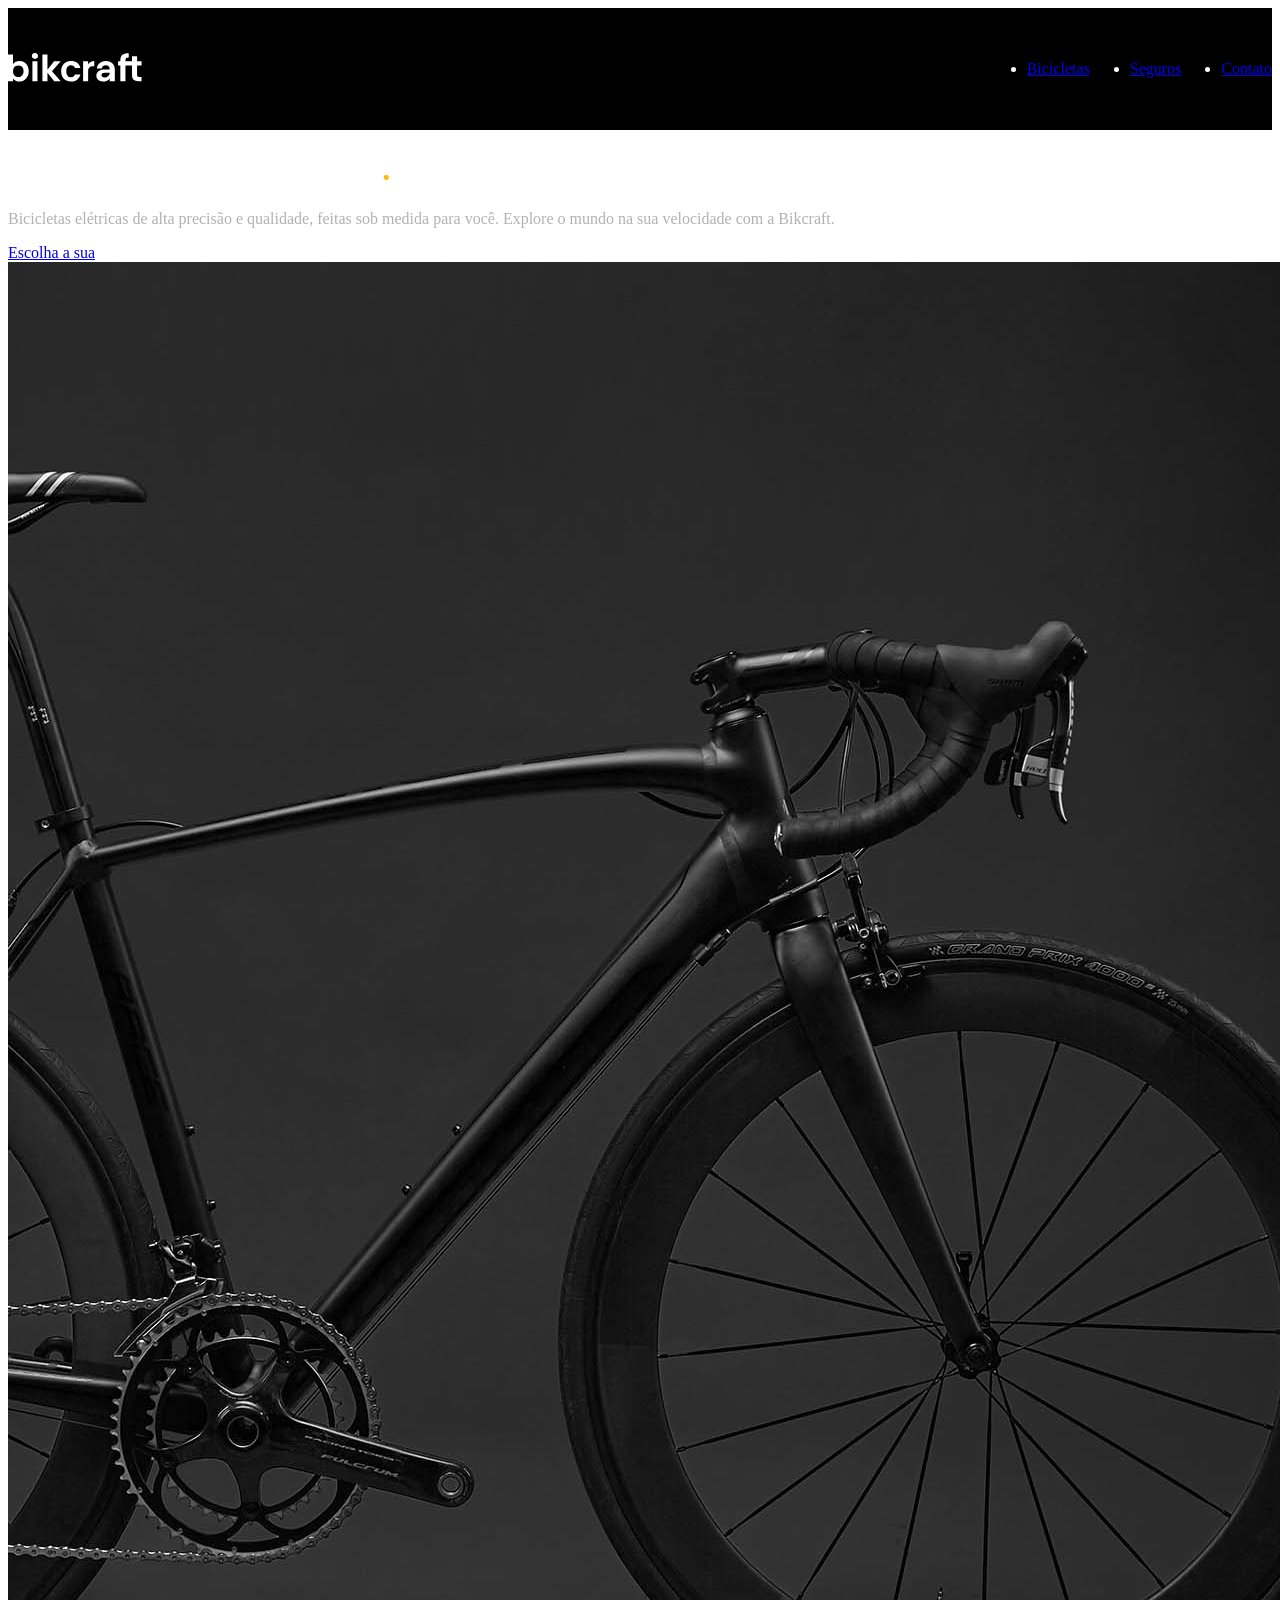
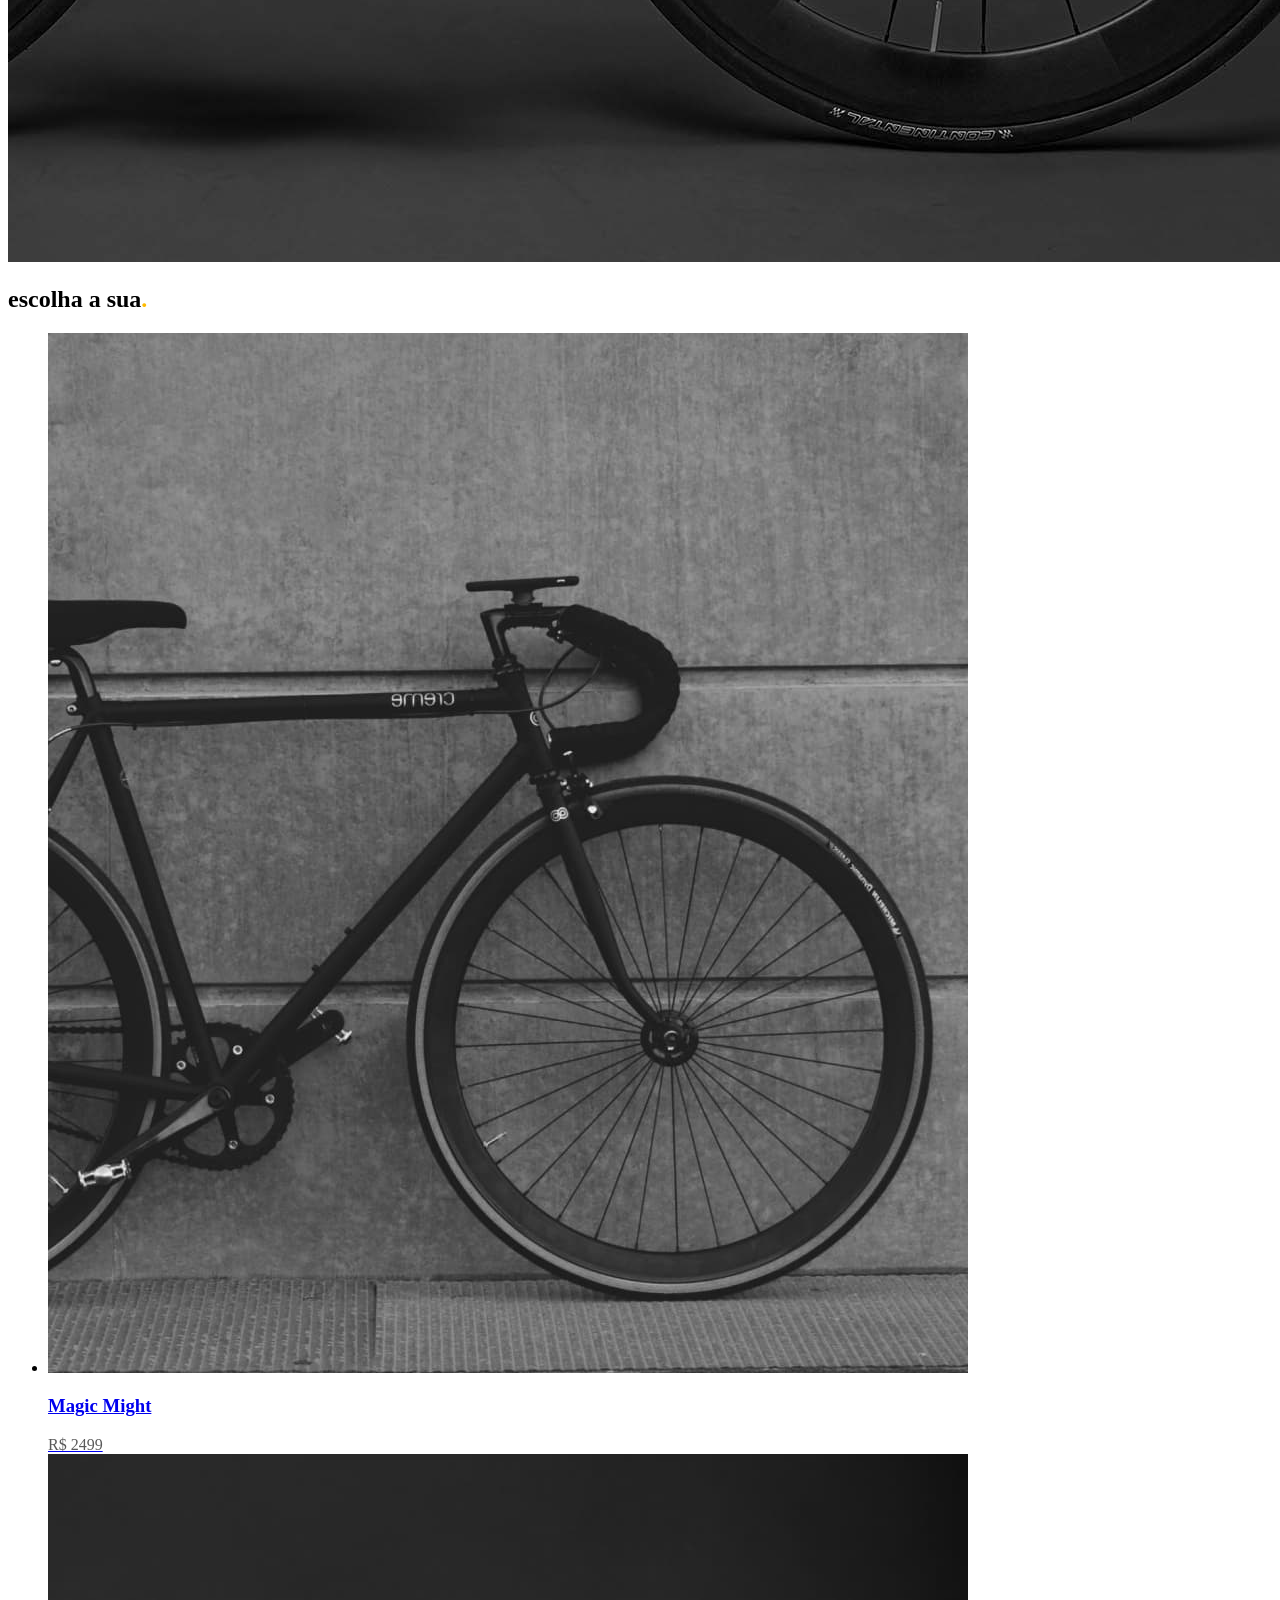
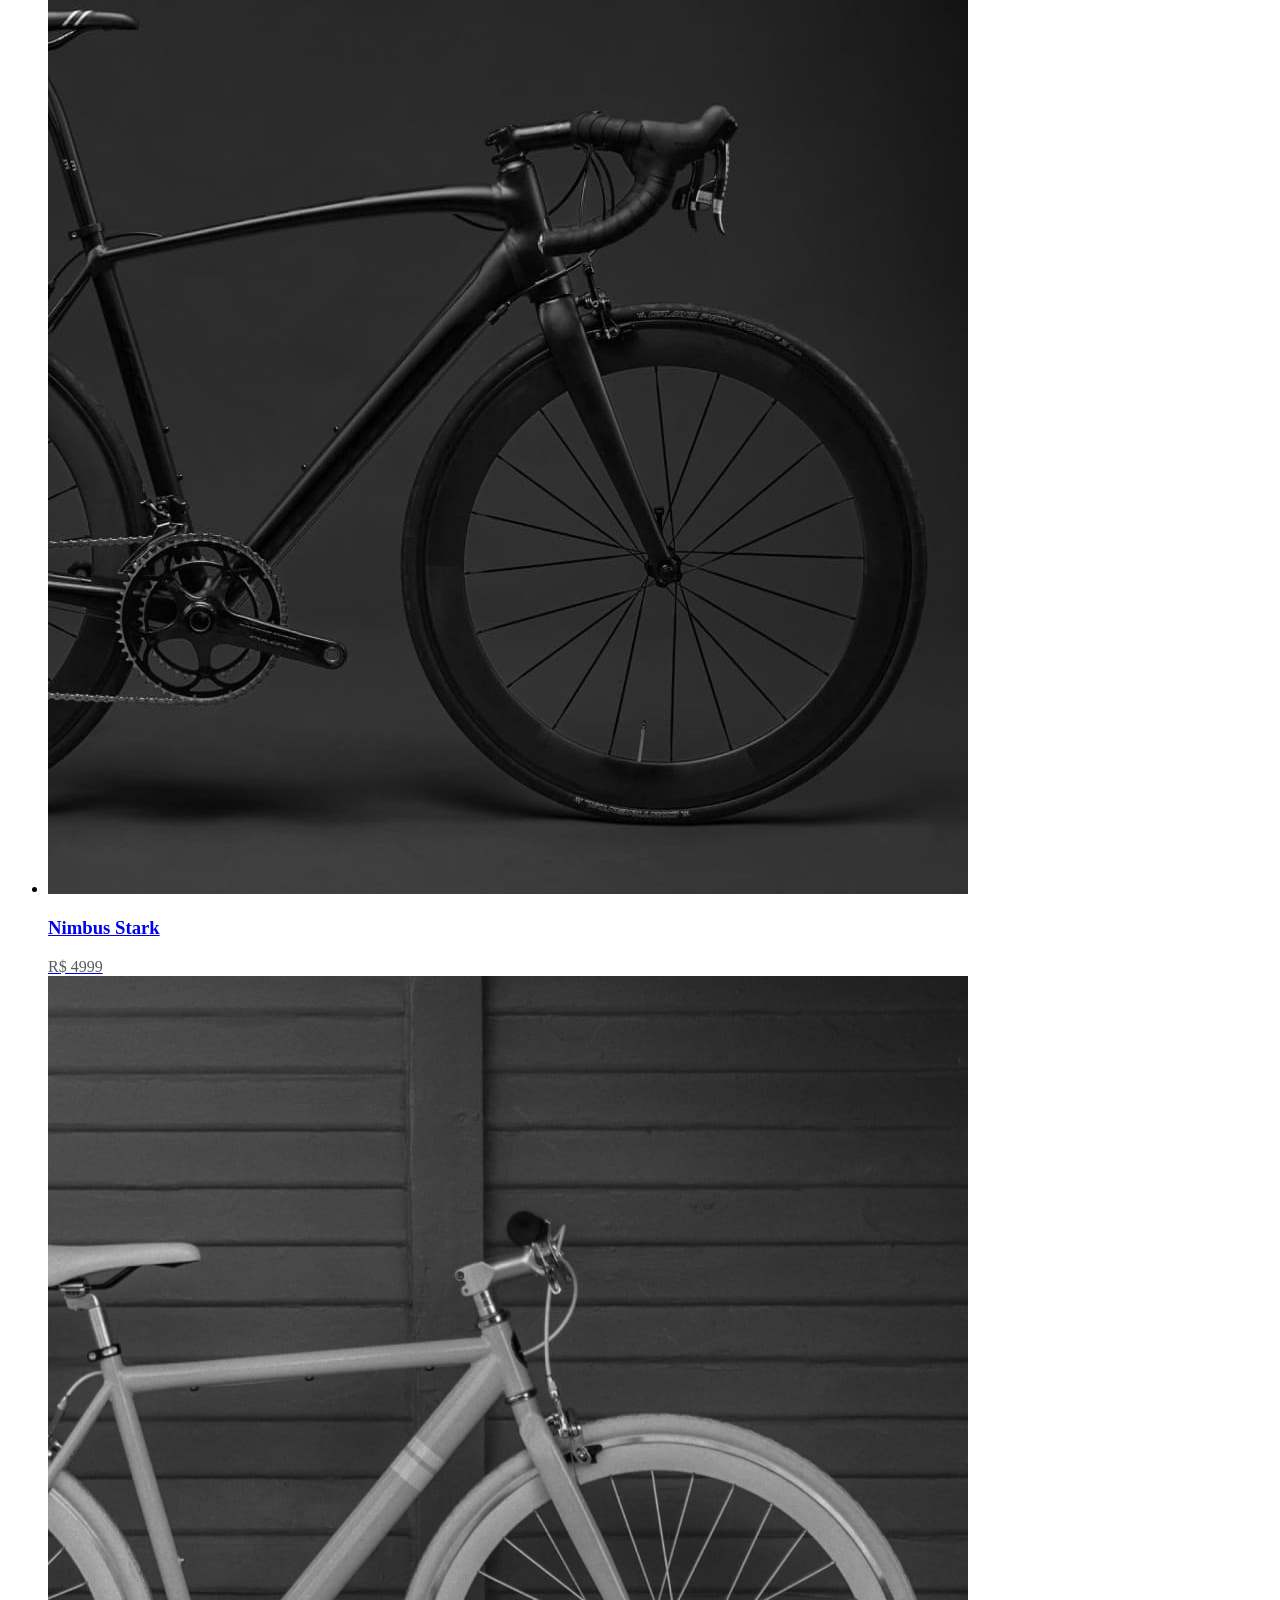
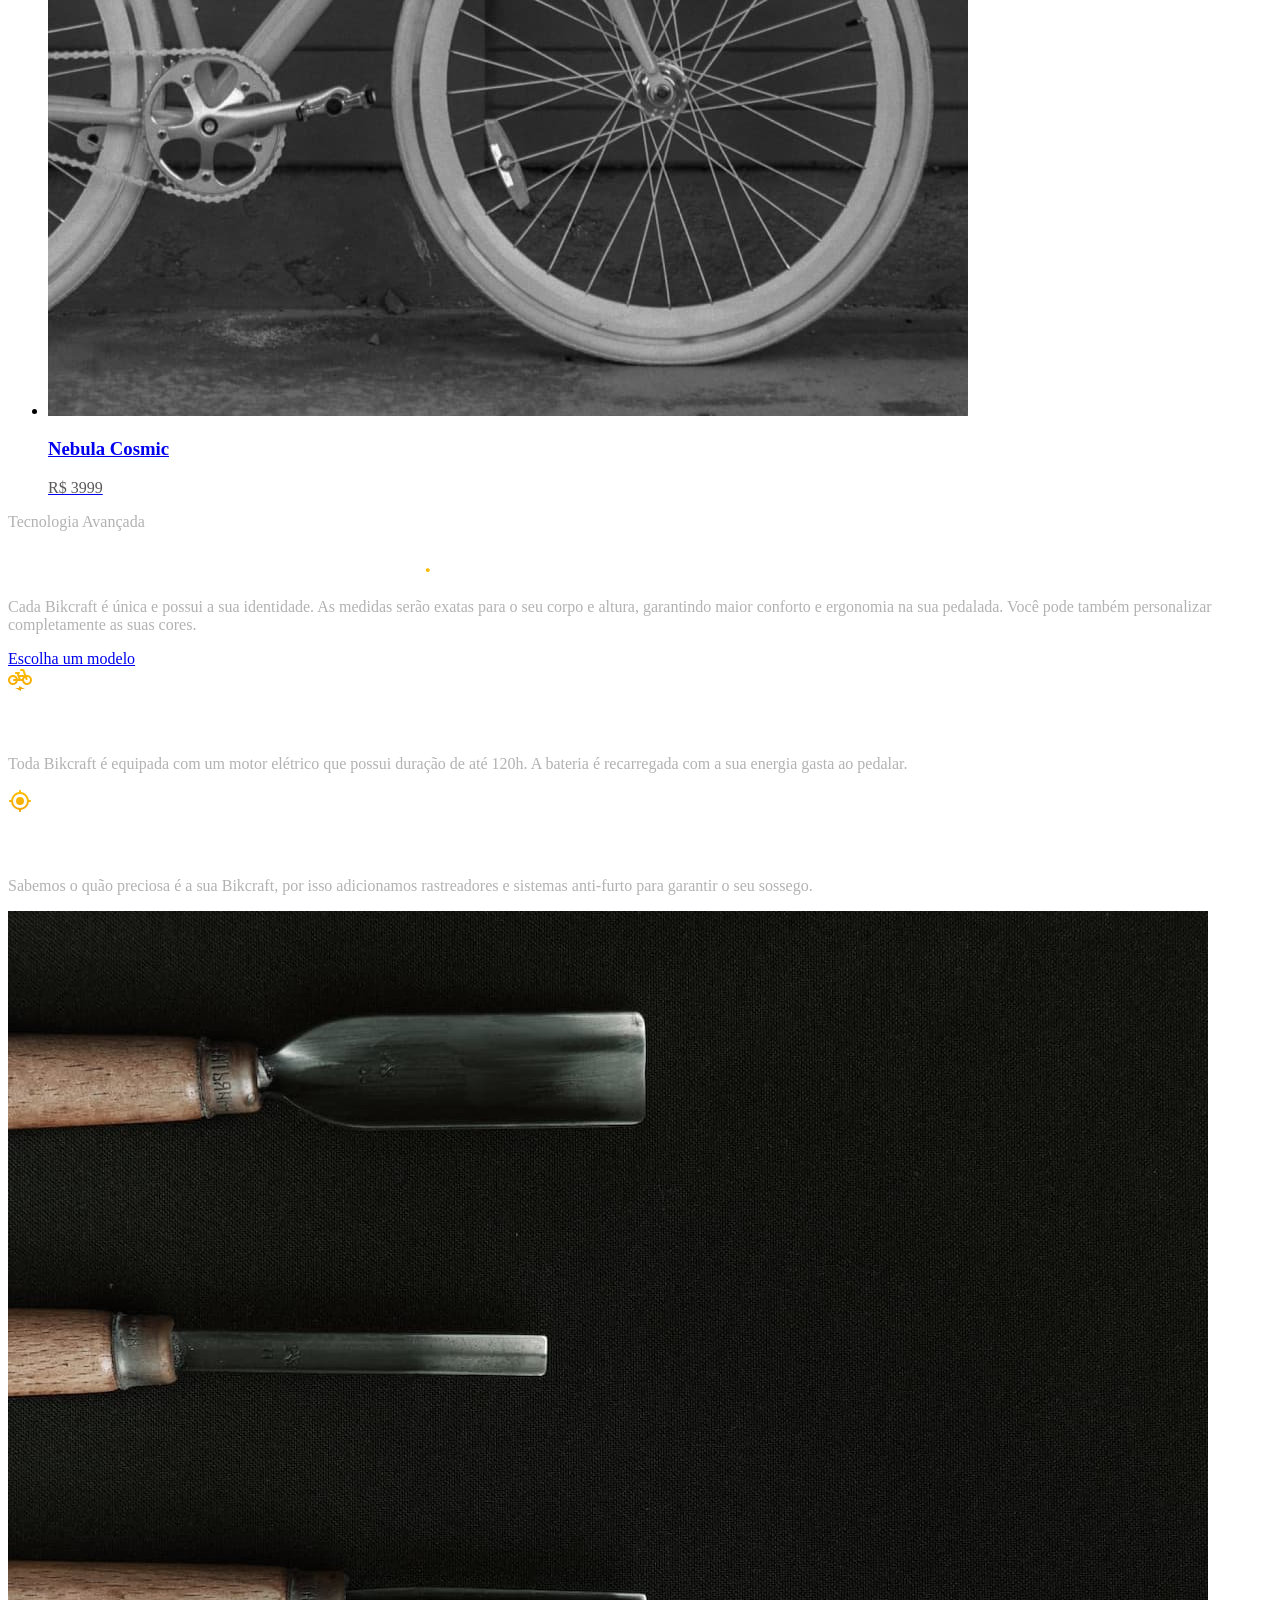
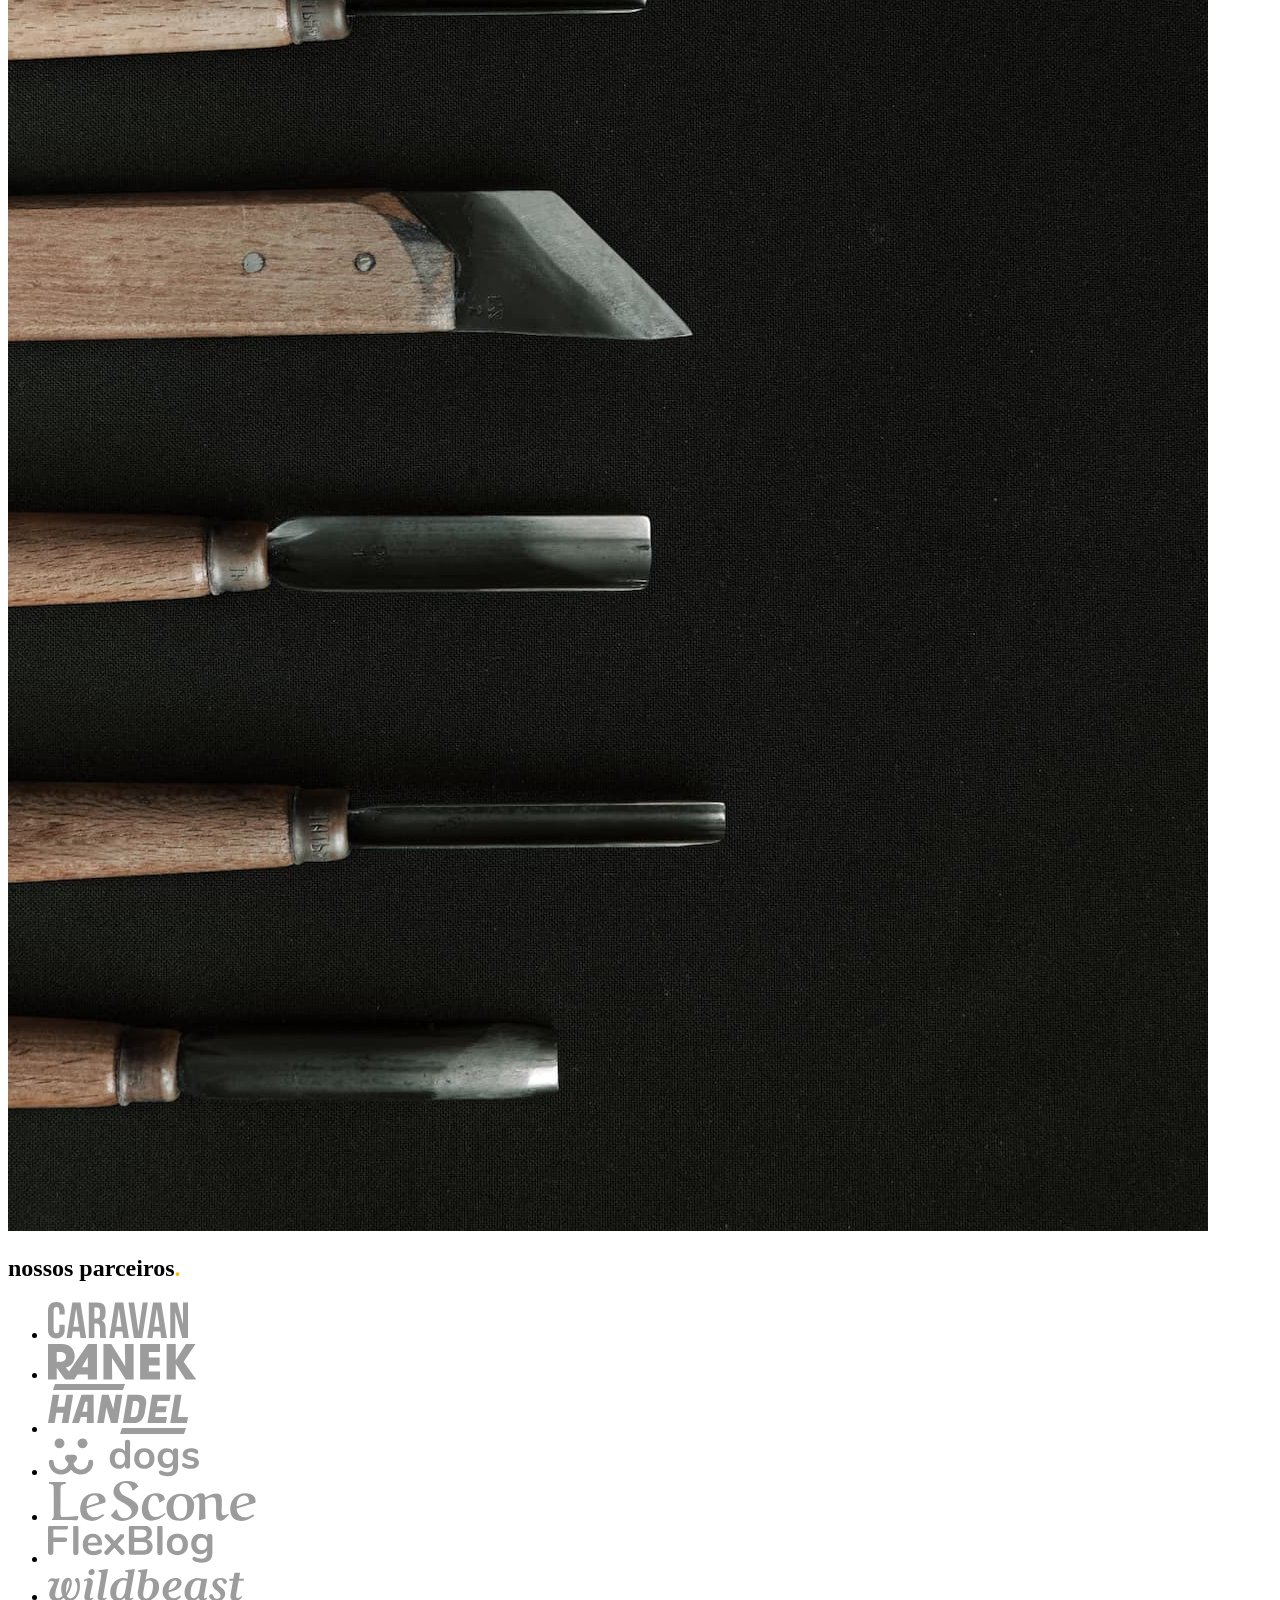
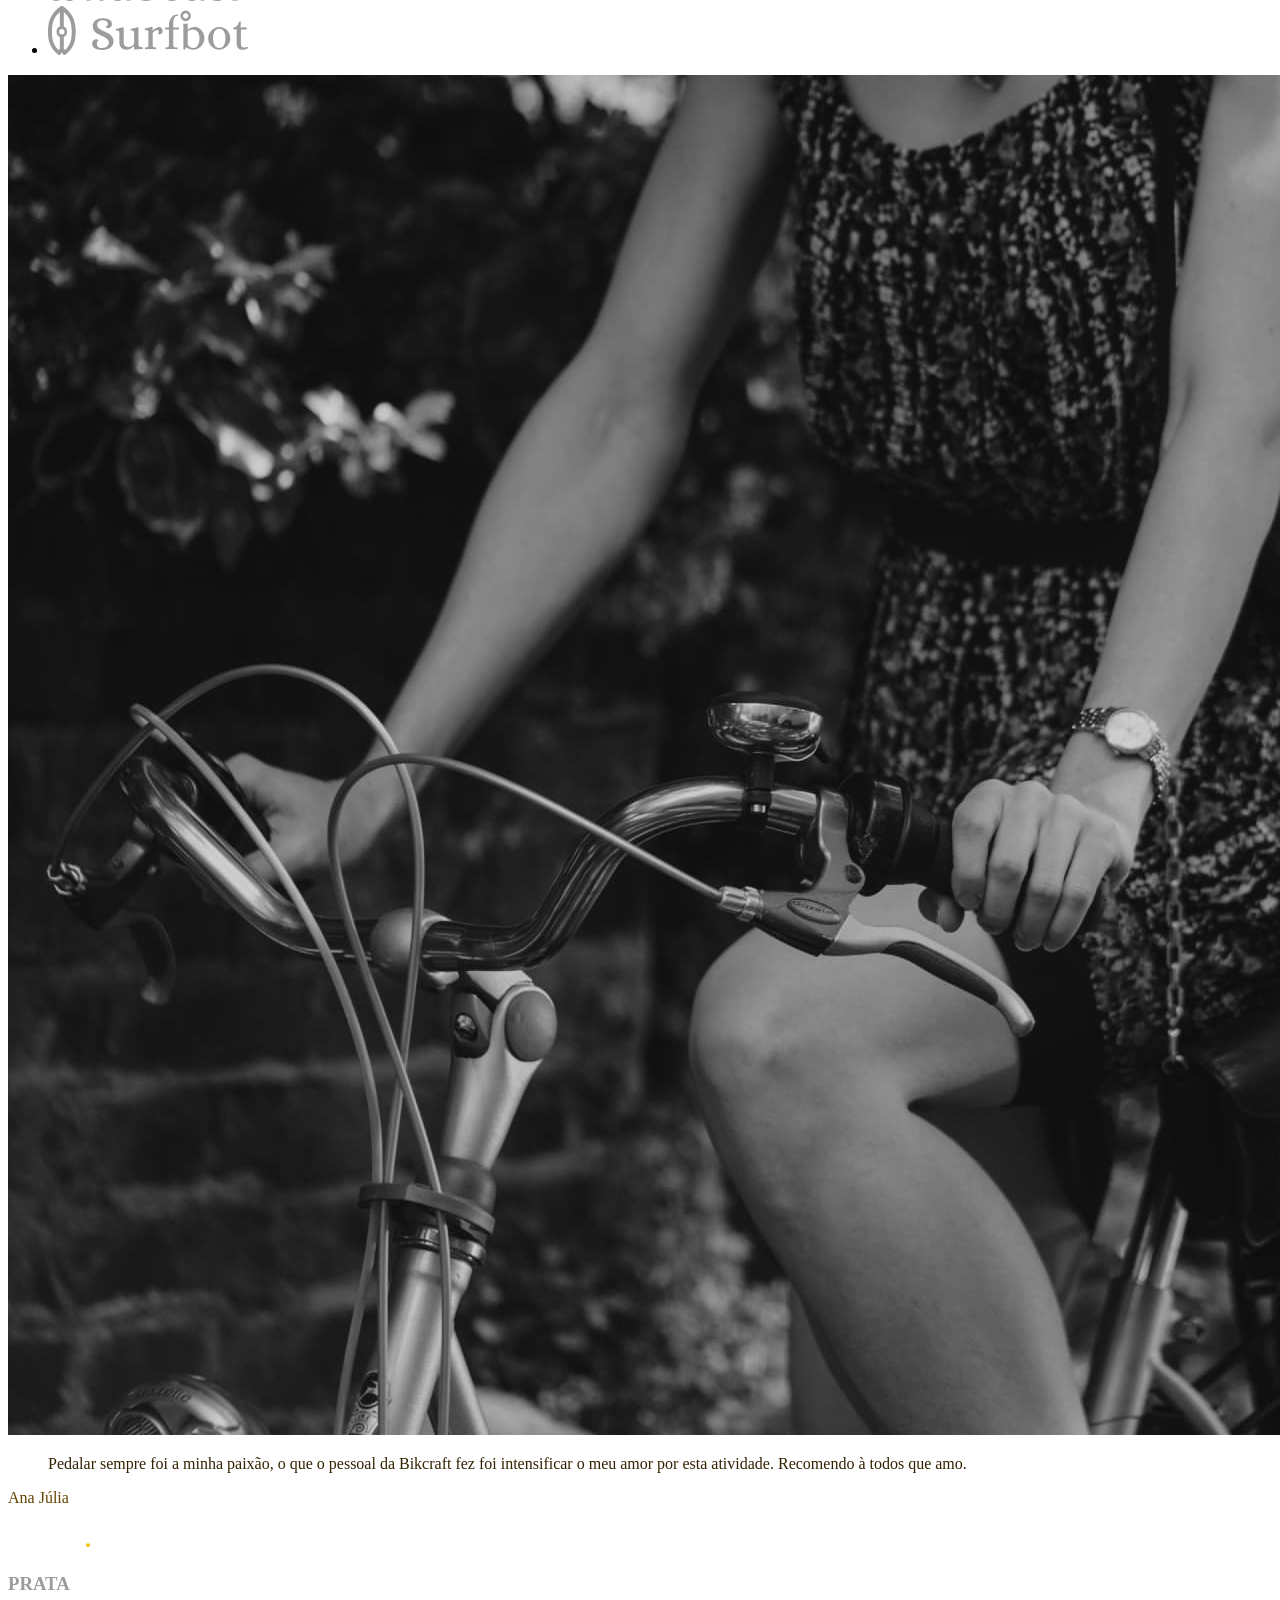
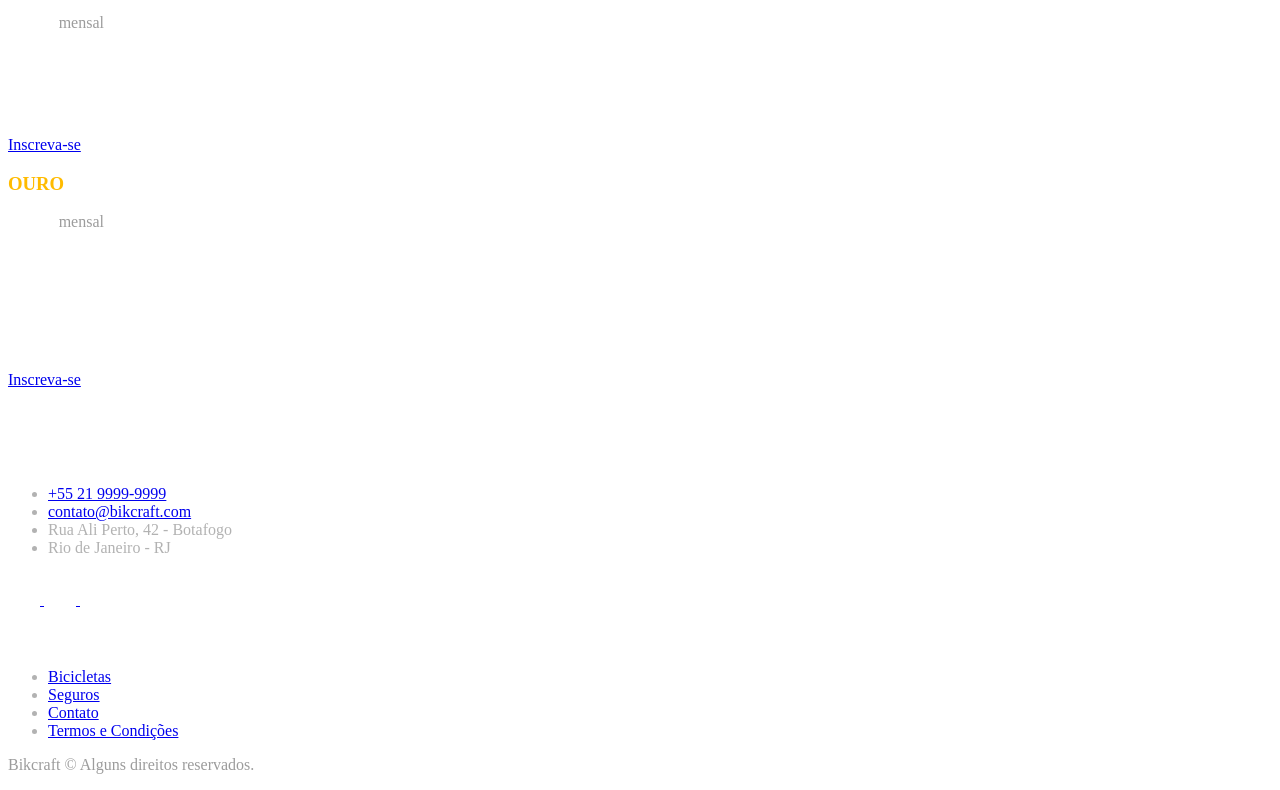
==== index.html @ cccc76bc "projeto finalizado e subindo para o github" ====
<!DOCTYPE html>
<html lang="pt-br">

<head>
  <meta charset="UTF-8">
  <meta name="viewport" content="width=device-width, initial-scale=1.0">

  <title>Bikcraft - Bicicletas Elétricas</title>
  <meta name="description" content="Bicicletas elétricas de alta precisão e qualidade, feitas sob medida para o cliente. Explore o mundo na sua velocidade com a Bikcraft.">

  <link rel="preload" href="./css/style.css" as="style">
  <link rel="stylesheet" href="./css/style.css">
</head>

<body>
  <header class="header-bg">
    <div class="header container">
      <a href="./">
        <img src="./img/bikcraft.svg" width="136" height="32" alt="Bikcraft">
      </a>

      <nav aria-label="primaria">
        <ul class="header-menu font-1-m cor-0">
          <li><a href="./bicicletas.html">Bicicletas</a></li>
          <li><a href="./seguros.html">Seguros</a></li>
          <li><a href="./contato.html">Contato</a></li>
        </ul>
      </nav>
    </div>
  </header>

  <main class="introducao-bg">
    <div class="introducao container">
      <div class="introducao-conteudo">
        <h1 class="font-1-xxl cor-0">Bicicletas feitas sob medida<span class="cor-p1">.</span></h1>
        <p class="font-2-l cor-5">Bicicletas elétricas de alta precisão e qualidade, feitas sob medida para você. Explore o mundo na sua velocidade com a Bikcraft.</p>
        <a class="botao" href="./bicicletas.html">Escolha a sua</a>
      </div>
      <picture>
        <source media="(max-width: 800px)" srcset="./img/bicicletas/nimbus.jpg">
        <img src="./img/fotos/introducao.jpg" width="1280" height="1600" alt="Bicicleta elétrica preta.">
      </picture>
    </div>
  </main>

  <article class="bicicletas-lista">
    <h2 class="container font-1-xxl">escolha a sua<span class="cor-p1">.</span></h2>

    <ul>
      <li>
        <a href="./bicicletas/magic.html">
          <img src="./img/bicicletas/magic-home.jpg" alt="Bicicleta preta" width="920" height="1040">
          <h3 class="font-1-xl">Magic Might</h3>
          <span class="font-2-m cor-8">R$ 2499</span>
        </a>
      </li>
      <li>
        <a href="./bicicletas/nimbus.html">
          <img src="./img/bicicletas/nimbus-home.jpg" alt="Bicicleta preta" width="920" height="1040">
          <h3 class="font-1-xl">Nimbus Stark</h3>
          <span class="font-2-m cor-8">R$ 4999</span>
        </a>
      </li>
      <li>
        <a href="./bicicletas/nebula.html">
          <img src="./img/bicicletas/nebula-home.jpg" alt="Bicicleta preta" width="920" height="1040">
          <h3 class="font-1-xl">Nebula Cosmic</h3>
          <span class="font-2-m cor-8">R$ 3999</span>
        </a>
      </li>
    </ul>
  </article>

  <article class="tecnologia-bg">
    <div class="tecnologia container">
      <div class="tecnologia-conteudo">
        <span class="font-2-l-b cor-5">Tecnologia Avançada</span>
        <h2 class="font-1-xxl cor-0">você escolhe as suas cores e componentes<span class="cor-p1">.</span></h2>
        <p class="font-2-l cor-5">Cada Bikcraft é única e possui a sua identidade. As medidas serão exatas para o seu corpo e altura, garantindo maior conforto e ergonomia na sua pedalada. Você pode também personalizar completamente as suas cores.</p>
        <a class="link" href="./bicicletas.html">Escolha um modelo</a>
        <div class="tecnologia-vantagens">
          <div>
            <img src="./img/icones/eletrica.svg" width="24" height="24" alt="">
            <h3 class="font-1-m cor-0">Motor Elétrico</h3>
            <p class="font-2-s cor-5">Toda Bikcraft é equipada com um motor elétrico que possui duração de até 120h. A bateria é recarregada com a sua energia gasta ao pedalar.</p>
          </div>
          <div>
            <img src="./img/icones/rastreador.svg" width="24" height="24" alt="">
            <h3 class="font-1-m cor-0">Rastreador</h3>
            <p class="font-2-s cor-5">Sabemos o quão preciosa é a sua Bikcraft, por isso adicionamos rastreadores e sistemas anti-furto para garantir o seu sossego.</p>
          </div>
        </div>
      </div>
      <div class="tecnologia-imagem">
        <img src="./img/fotos/tecnologia.jpg" width="1200" height="1920" alt="">
      </div>
    </div>
  </article>

  <section class="parceiros" aria-label="Nossos Parceiros">
    <h2 class="container font-1-xxl">nossos parceiros<span class="cor-p1">.</span></h2>

    <ul>
      <li><img src="./img/parceiros/caravan.svg" alt="Caravan" width="140" height="38"></li>
      <li><img src="./img/parceiros/ranek.svg" alt="Ranek" width="149" height="36"></li>
      <li><img src="./img/parceiros/handel.svg" alt="Handel" width="140" height="50"></li>
      <li><img src="./img/parceiros/dogs.svg" alt="Dogs" width="152" height="39"></li>
      <li><img src="./img/parceiros/lescone.svg" alt="LeScone" width="208" height="41"></li>
      <li><img src="./img/parceiros/flexblog.svg" alt="FlexBlog" width="165" height="38"></li>
      <li><img src="./img/parceiros/wildbeast.svg" alt="Wildbeast" width="196" height="34"></li>
      <li><img src="./img/parceiros/surfbot.svg" alt="Surfbot" width="200" height="49"></li>
    </ul>
  </section>

  <section class="depoimento" aria-label="Depoimento">
    <div>
      <img src="./img/fotos/depoimento.jpg" width="1560" height="1360" alt="Pessoa pedalando uma bicicleta Bikcraft">
    </div>
    <div class="depoimento-conteudo">
      <blockquote class="font-1-xl cor-p5">
        <p>Pedalar sempre foi a minha paixão, o que o pessoal da Bikcraft fez foi intensificar o meu amor por esta atividade. Recomendo à todos que amo.</p>
      </blockquote>
      <span class="font-1-m-b cor-p4">Ana Júlia</span>
    </div>
  </section>

  <article class="seguros-bg">
    <div class="seguros container">
      <h2 class="font-1-xxl cor-0">seguros<span class="cor-p1">.</span></h2>
      <div class="seguros-item">
        <h3 class="font-1-xl cor-6">PRATA</h3>
        <span class="font-1-xl cor-0">R$ 199 <span class="font-1-xs cor-6">mensal</span></span>
        <ul class="font-2-m cor-0">
          <li>Duas trocas por ano</li>
          <li>Assistência técnica</li>
          <li>Suporte 08h às 18h</li>
          <li>Cobertura estadual</li>
        </ul>
        <a class="botao secundario" href="./orcamento.html">Inscreva-se</a>
      </div>

      <div class="seguros-item">
        <h3 class="font-1-xl cor-p1">OURO</h3>
        <span class="font-1-xl cor-0">R$ 299 <span class="font-1-xs cor-6">mensal</span></span>
        <ul class="font-2-m cor-0">
          <li>Cinco trocas por ano</li>
          <li>Assistência especial</li>
          <li>Suporte 24h</li>
          <li>Cobertura nacional</li>
          <li>Desconto em parceiros</li>
          <li>Acesso ao Clube Bikcraft</li>
        </ul>
        <a class="botao" href="./orcamento.html">Inscreva-se</a>
      </div>
    </div>
  </article>

  <footer class="footer-bg">
    <div class="footer container">
      <img src="./img/bikcraft.svg" width="136" height="32" alt="Bikcraft">
      <div class="footer-contato">
        <h3 class="font-2-l-b cor-0">Contato</h3>
        <ul class="font-2-m cor-5">
          <li><a href="tel:+552199999999">+55 21 9999-9999</a></li>
          <li><a href="mailto:contato@bikcraft.com">contato@bikcraft.com</a></li>
          <li>Rua Ali Perto, 42 - Botafogo</li>
          <li>Rio de Janeiro - RJ</li>
        </ul>
        <div class="footer-redes">
          <a href="./">
            <img src="./img/redes/instagram.svg" width="32" height="32" alt="Instagram">
          </a>
          <a href="./">
            <img src="./img/redes/facebook.svg" width="32" height="32" alt="Facebook">
          </a>
          <a href="./">
            <img src="./img/redes/youtube.svg" width="32" height="32" alt="Youtube">
          </a>
        </div>
      </div>
      <div class="footer-informacoes">
        <h3 class="font-2-l-b cor-0">Informações</h3>
        <nav>
          <ul class="font-1-m cor-5">
            <li><a href="./bicicletas.html">Bicicletas</a></li>
            <li><a href="./seguros.html">Seguros</a></li>
            <li><a href="./contato.html">Contato</a></li>
            <li><a href="./termos.html">Termos e Condições</a></li>
          </ul>
        </nav>
      </div>
      <p class="footer-copy font-2-m cor-6">Bikcraft © Alguns direitos reservados.</p>
    </div>
  </footer>
</body>

</html>
---- css/style.css ----
@import "./global/global.css";
@import "./utilidades/tipografia.css";
@import "./utilidades/cores.css";

@import "./global/header.css";
@import "./global/footer.css";

/* Utilidades */
@import "./utilidades/componentes.css";
@import "./utilidades/formulario.css";

/* Home */
@import "./home/introducao.css";
@import "./home/tecnologia.css";
@import "./home/parceiros.css";
@import "./home/depoimento.css";

/* Bicicletas */
@import "./bicicletas/bicicletas-lista.css";
@import "./bicicletas/bicicletas.css";

/* Bicicleta */
@import "./bicicleta/bicicleta.css";
@import "./bicicleta/seguro.css";

/* Seguros */
@import "./seguros/seguros.css";
@import "./seguros/vantagens.css";
@import "./seguros/perguntas.css";

/* Contato */
@import "./contato/contato.css";
@import "./contato/lojas.css";

/* Contato */
@import "./orcamento/orcamento.css";

/* Termos */
@import "./termos/termos.css";
---- css/style.css ----
@import "./global/global.css";
@import "./utilidades/tipografia.css";
@import "./utilidades/cores.css";

@import "./global/header.css";
@import "./global/footer.css";

/* Utilidades */
@import "./utilidades/componentes.css";
@import "./utilidades/formulario.css";

/* Home */
@import "./home/introducao.css";
@import "./home/tecnologia.css";
@import "./home/parceiros.css";
@import "./home/depoimento.css";

/* Bicicletas */
@import "./bicicletas/bicicletas-lista.css";
@import "./bicicletas/bicicletas.css";

/* Bicicleta */
@import "./bicicleta/bicicleta.css";
@import "./bicicleta/seguro.css";

/* Seguros */
@import "./seguros/seguros.css";
@import "./seguros/vantagens.css";
@import "./seguros/perguntas.css";

/* Contato */
@import "./contato/contato.css";
@import "./contato/lojas.css";

/* Contato */
@import "./orcamento/orcamento.css";

/* Termos */
@import "./termos/termos.css";
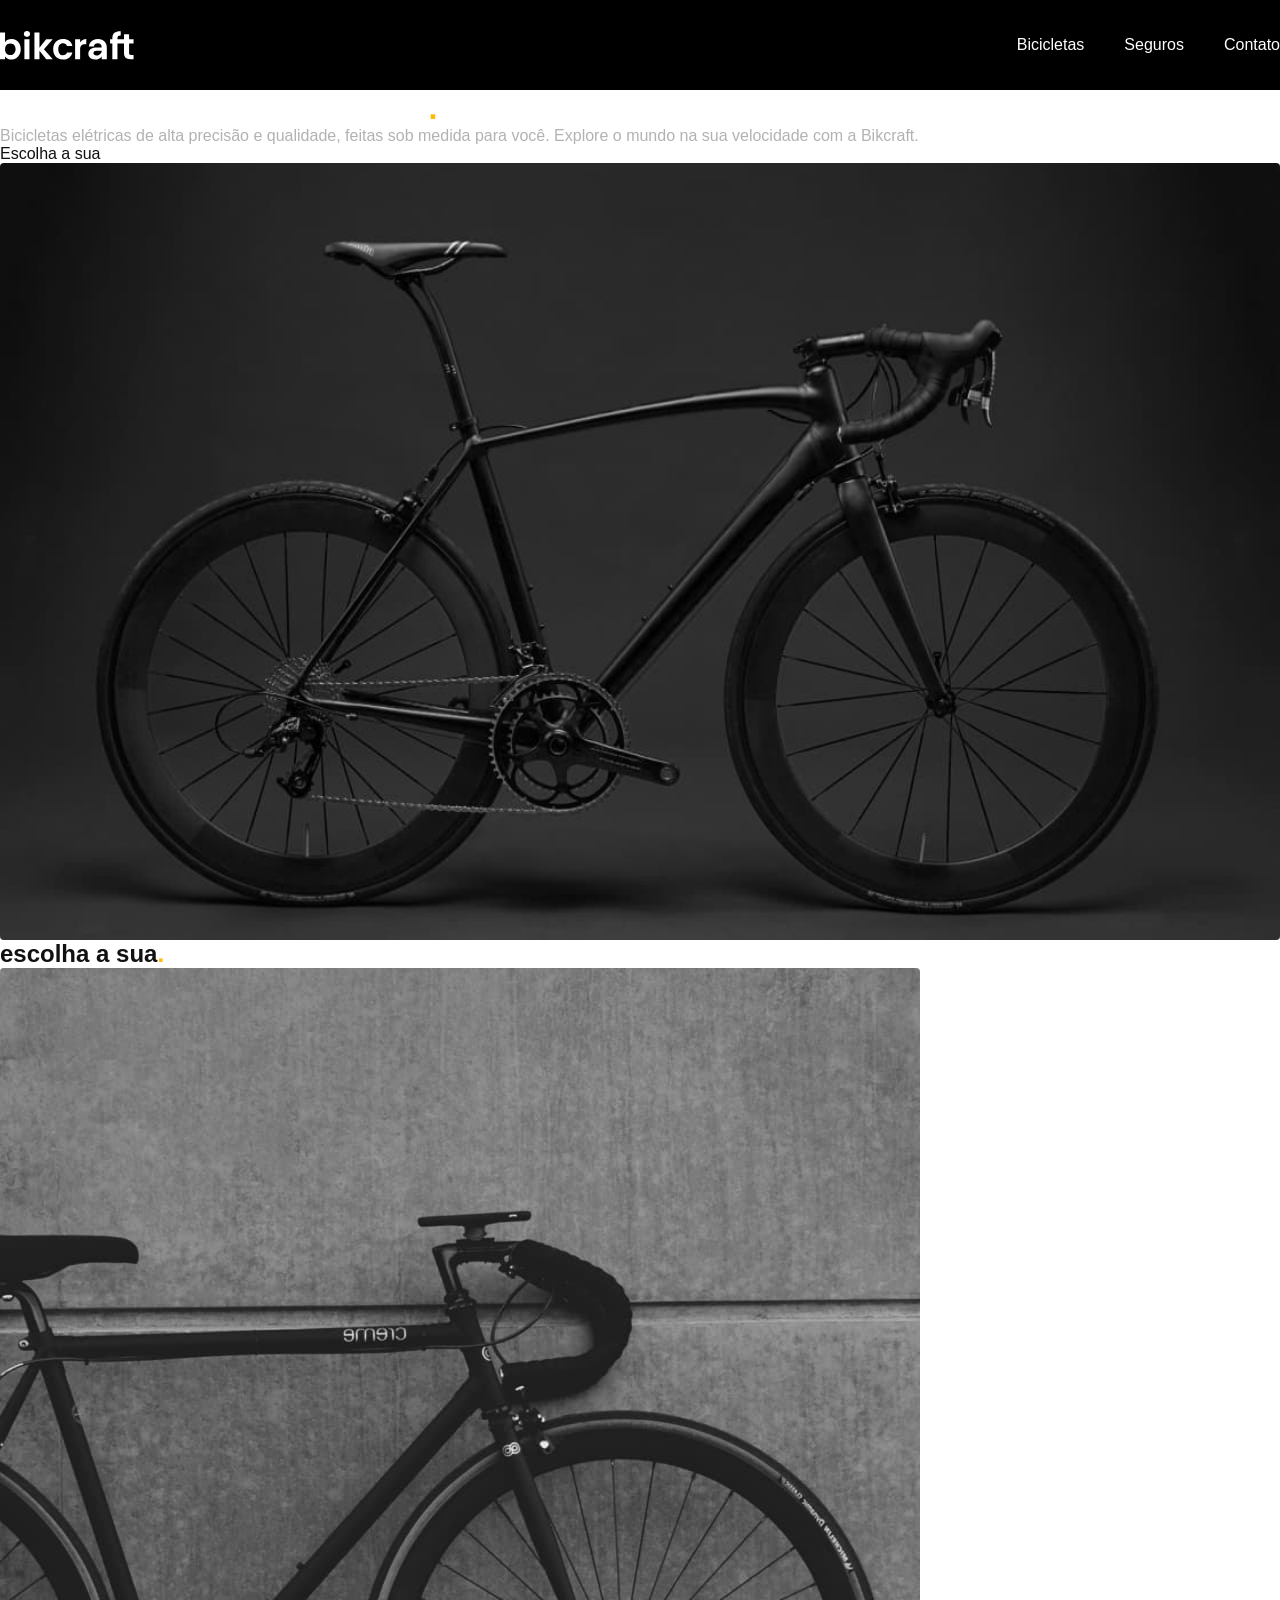
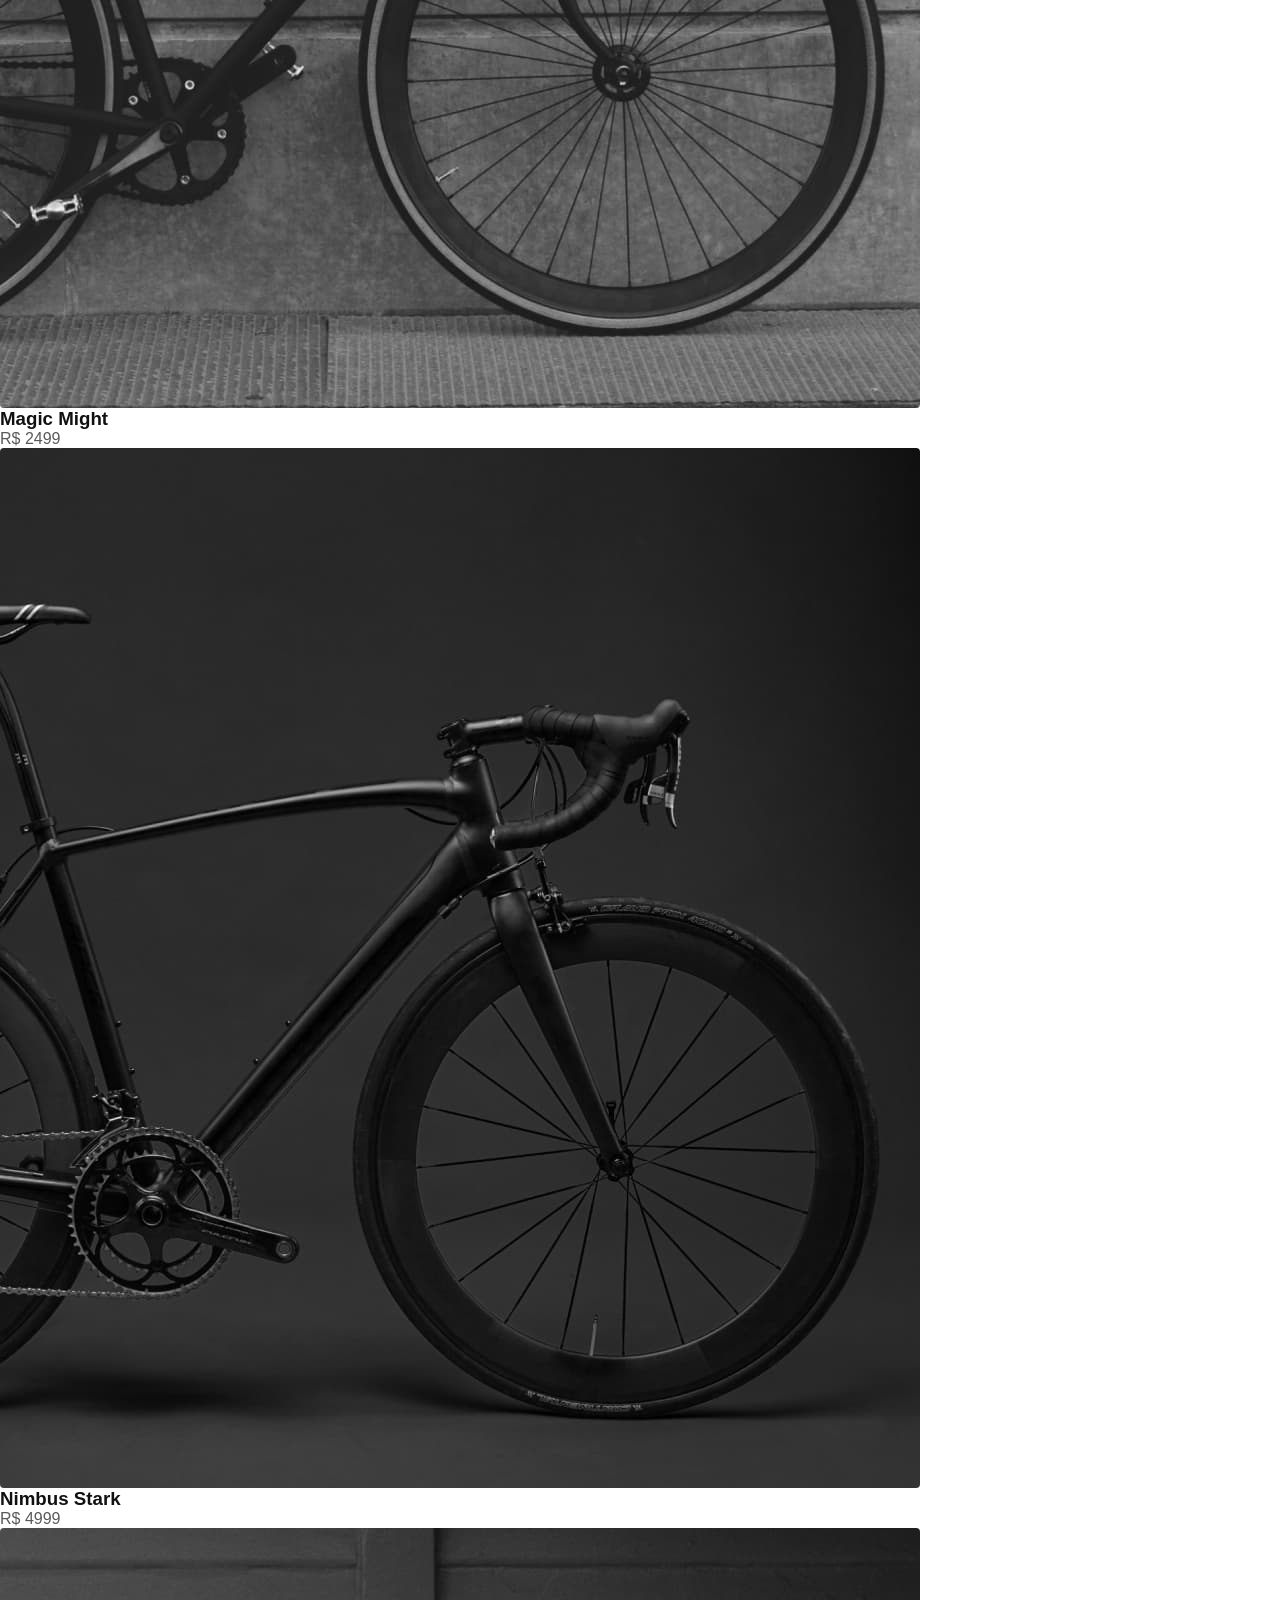
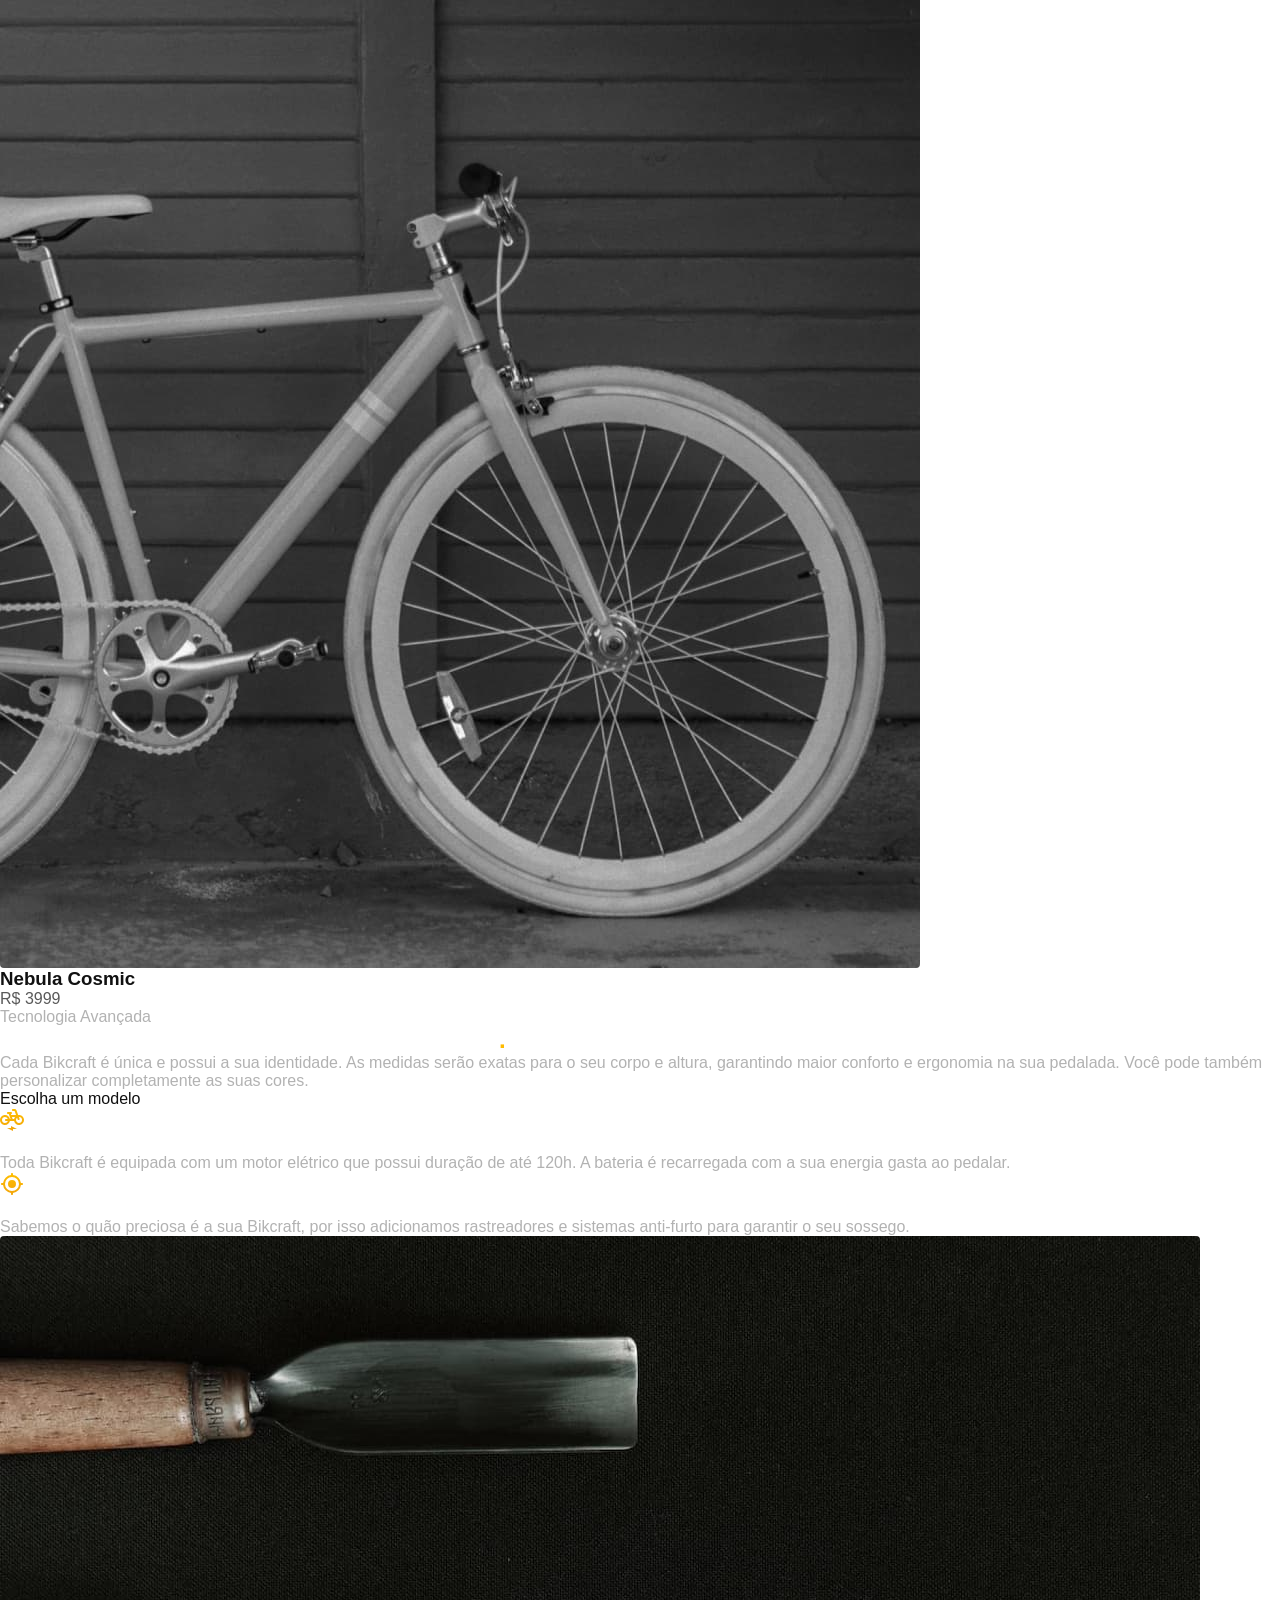
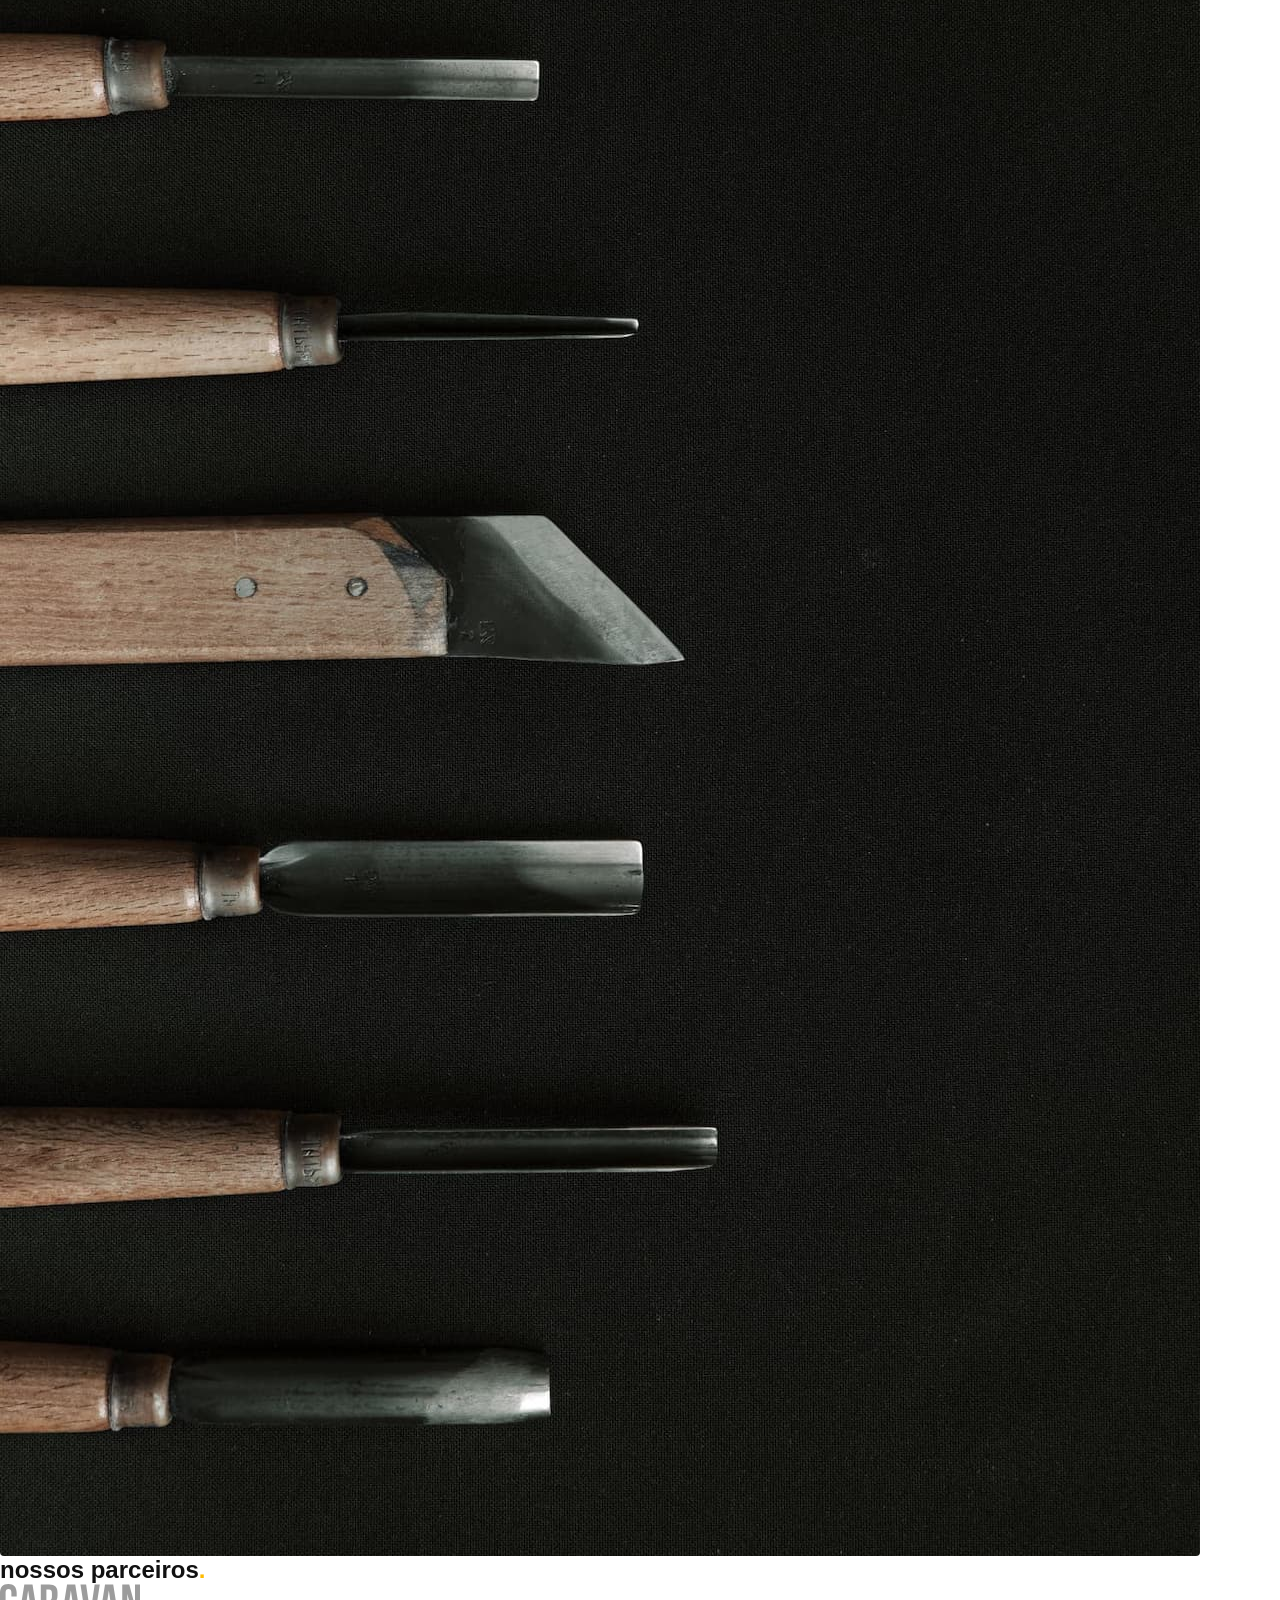
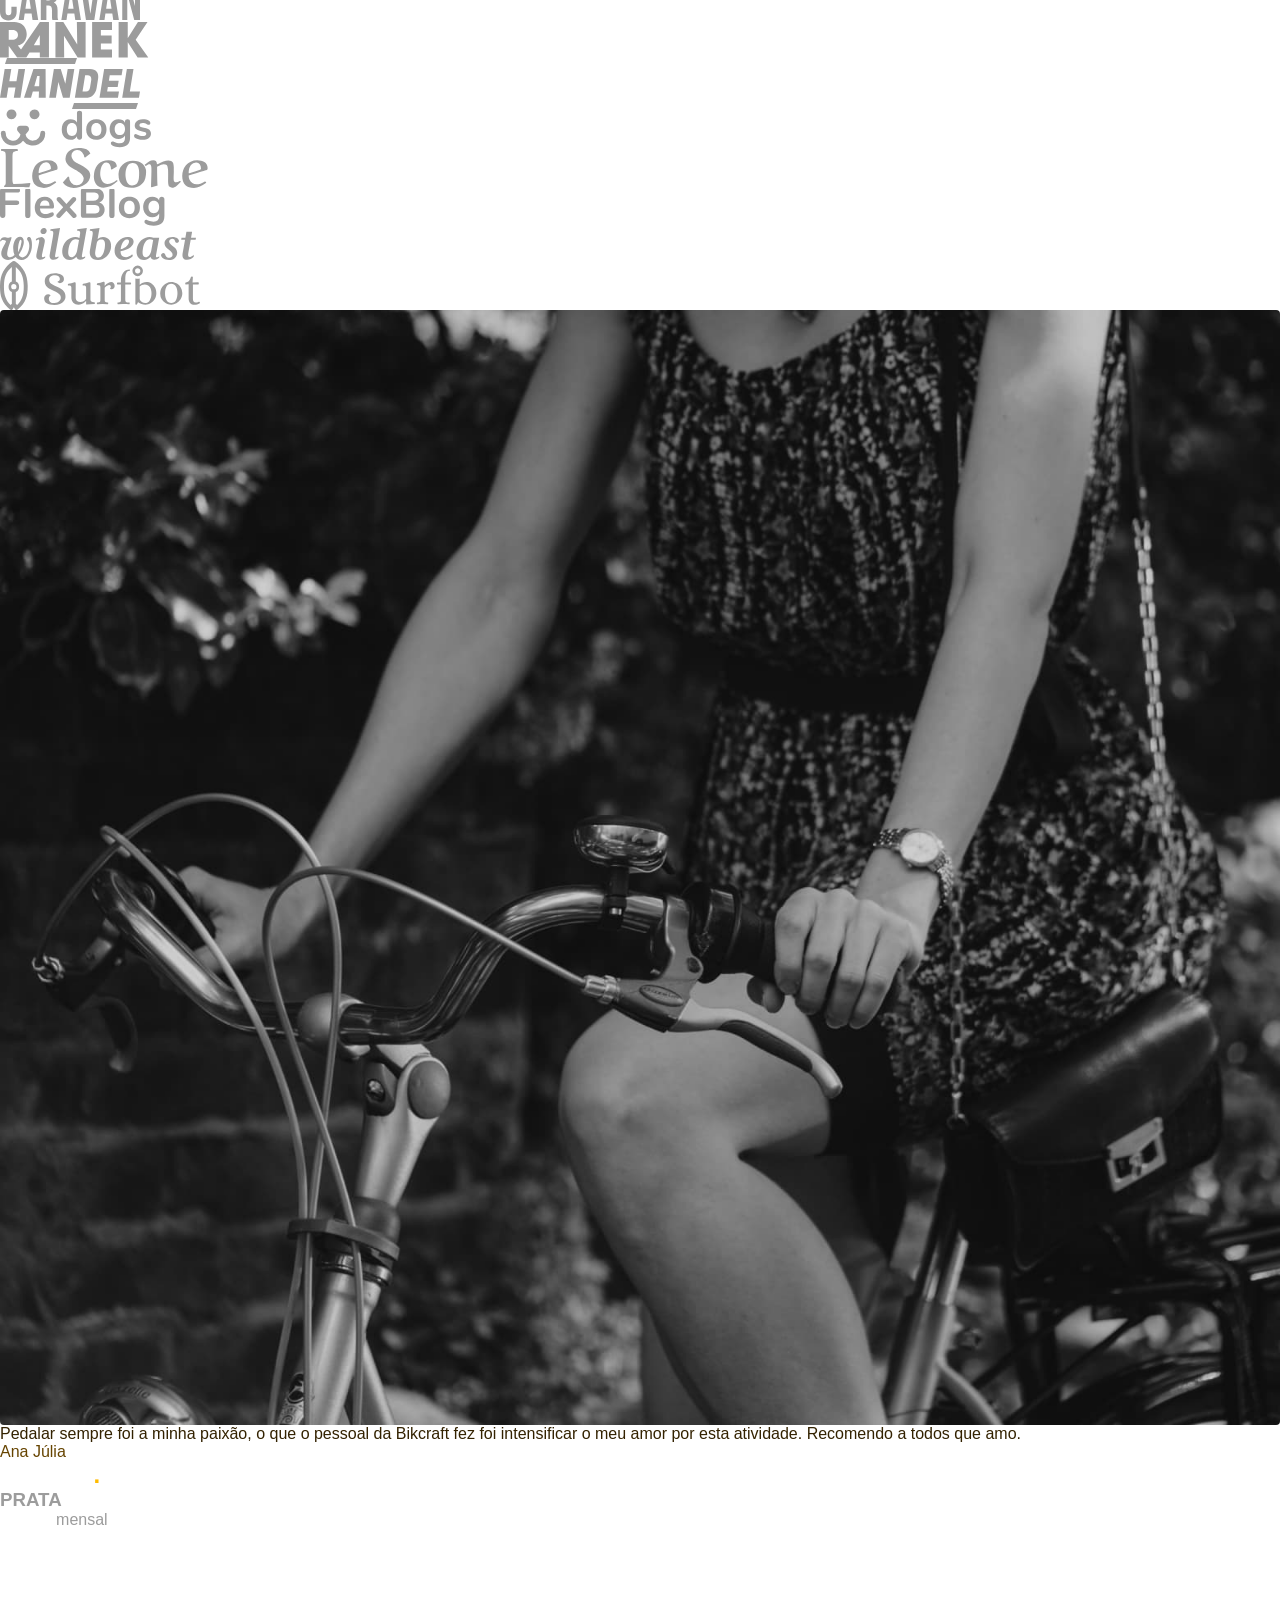
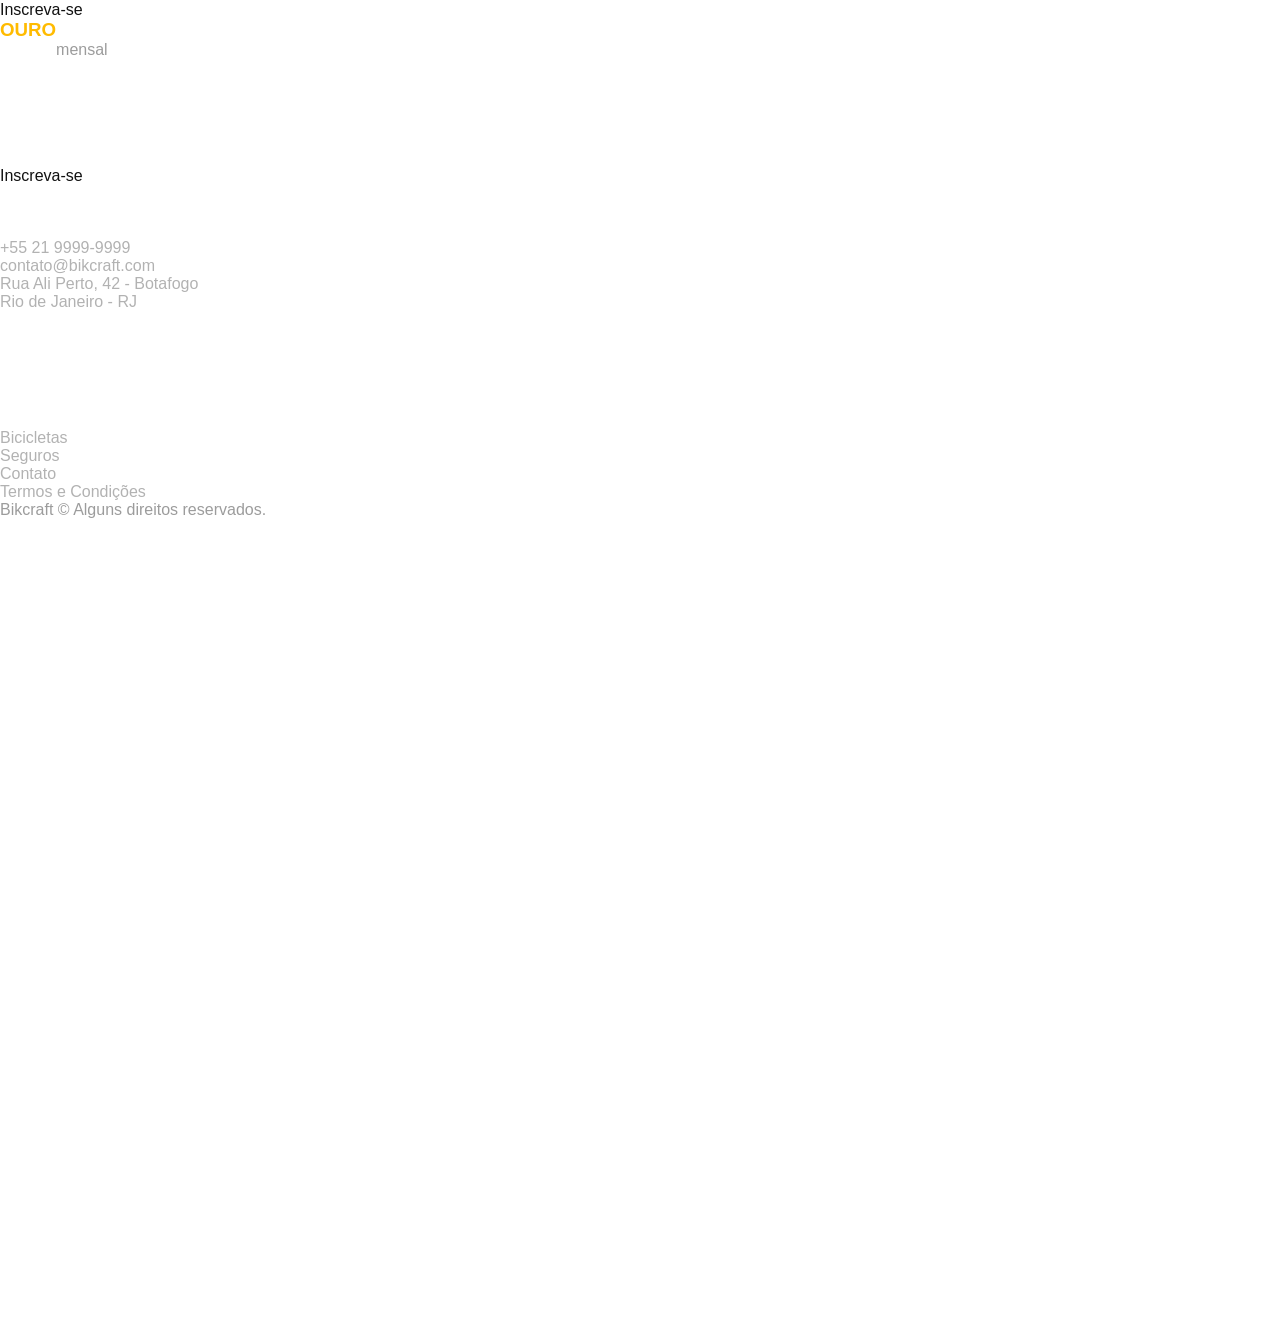
==== commit 9a9b42c7: "Merge pull request #1 from lpwesley/fix/correcoes-criticas Corrige problemas críticos do site" ====
--- a/index.html
+++ b/index.html
@@ -8,6 +8,9 @@
   <title>Bikcraft - Bicicletas Elétricas</title>
   <meta name="description" content="Bicicletas elétricas de alta precisão e qualidade, feitas sob medida para o cliente. Explore o mundo na sua velocidade com a Bikcraft.">
 
+  <link rel="preconnect" href="https://fonts.googleapis.com">
+  <link rel="preconnect" href="https://fonts.gstatic.com" crossorigin>
+  <link rel="stylesheet" href="https://fonts.googleapis.com/css2?family=Merriweather:ital,wght@1,900&family=Poppins:wght@400;500;600&family=Roboto:wght@400;500&display=swap">
   <link rel="preload" href="./css/style.css" as="style">
   <link rel="stylesheet" href="./css/style.css">
 </head>
@@ -118,7 +121,7 @@
     </div>
     <div class="depoimento-conteudo">
       <blockquote class="font-1-xl cor-p5">
-        <p>Pedalar sempre foi a minha paixão, o que o pessoal da Bikcraft fez foi intensificar o meu amor por esta atividade. Recomendo à todos que amo.</p>
+        <p>Pedalar sempre foi a minha paixão, o que o pessoal da Bikcraft fez foi intensificar o meu amor por esta atividade. Recomendo a todos que amo.</p>
       </blockquote>
       <span class="font-1-m-b cor-p4">Ana Júlia</span>
     </div>
@@ -167,13 +170,13 @@
           <li>Rio de Janeiro - RJ</li>
         </ul>
         <div class="footer-redes">
-          <a href="./">
+          <a href="https://www.instagram.com/" target="_blank" rel="noopener noreferrer">
             <img src="./img/redes/instagram.svg" width="32" height="32" alt="Instagram">
           </a>
-          <a href="./">
+          <a href="https://www.facebook.com/" target="_blank" rel="noopener noreferrer">
             <img src="./img/redes/facebook.svg" width="32" height="32" alt="Facebook">
           </a>
-          <a href="./">
+          <a href="https://www.youtube.com/" target="_blank" rel="noopener noreferrer">
             <img src="./img/redes/youtube.svg" width="32" height="32" alt="Youtube">
           </a>
         </div>
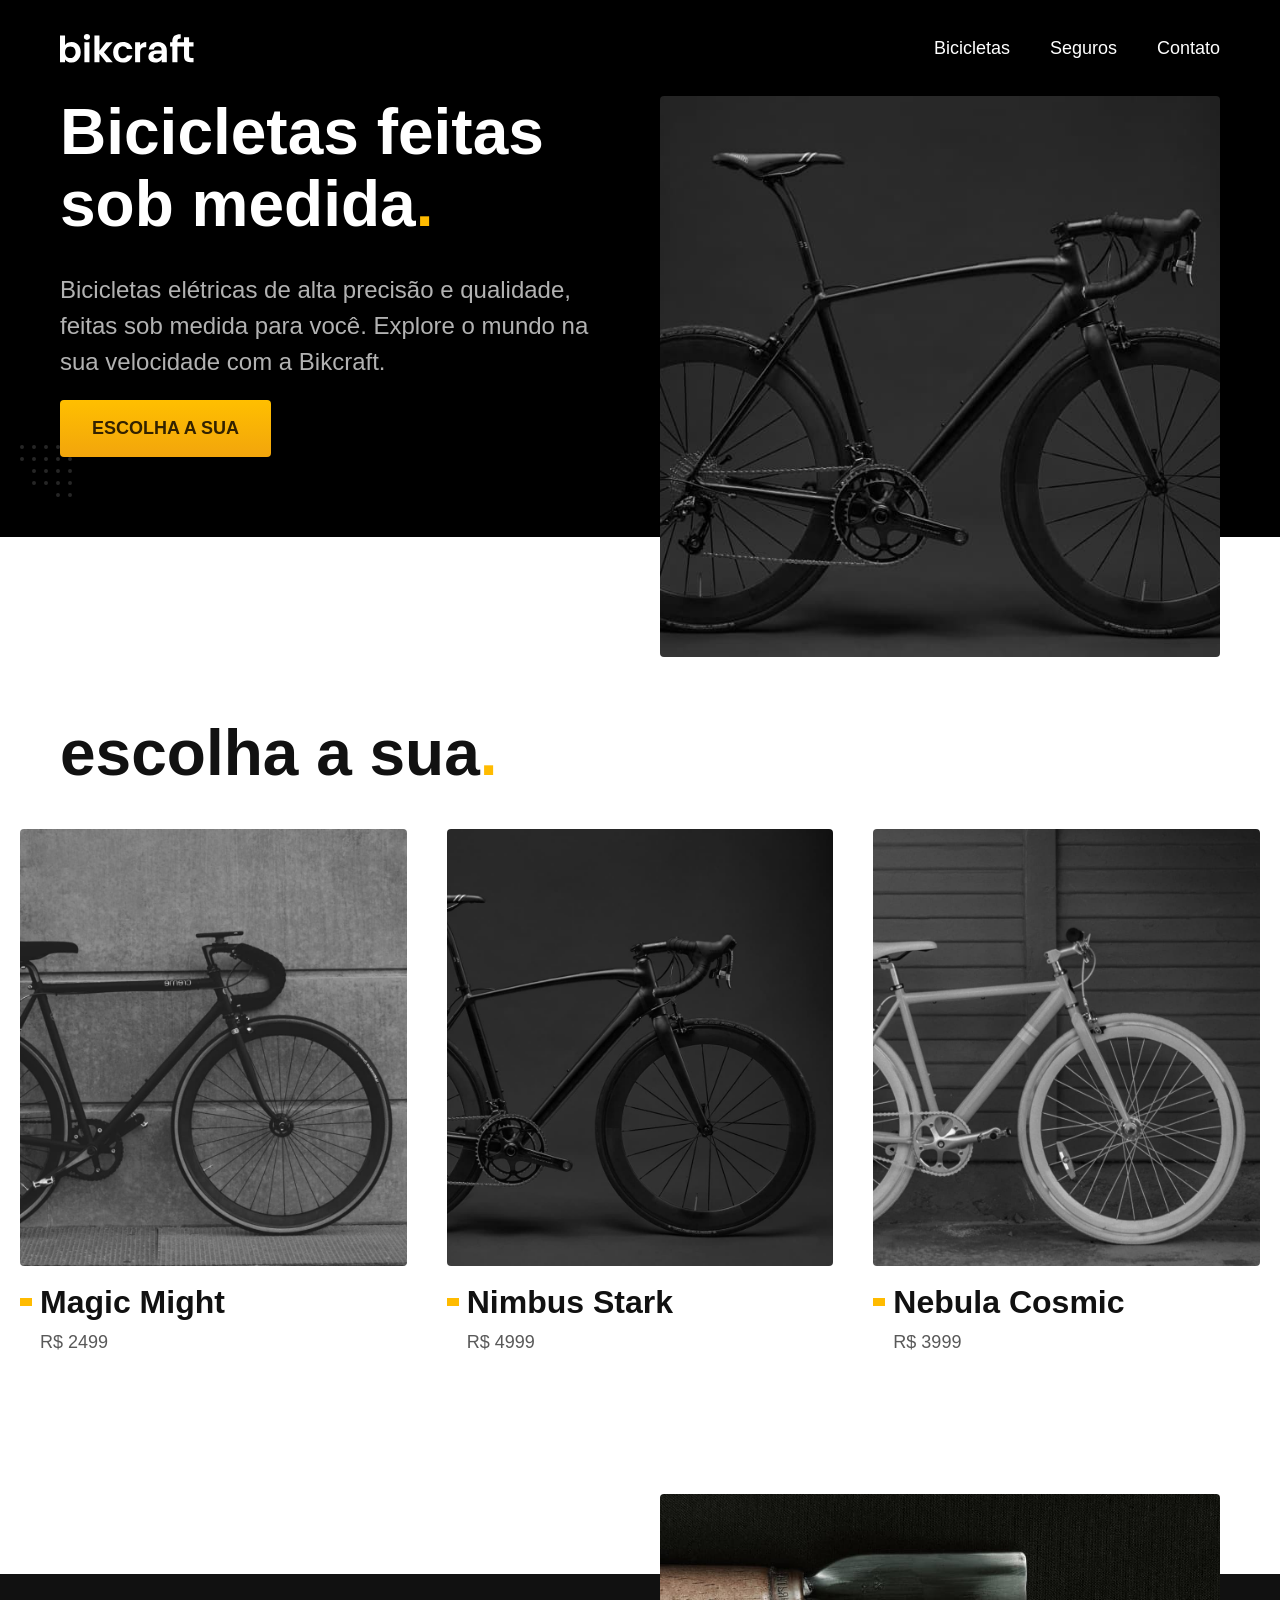
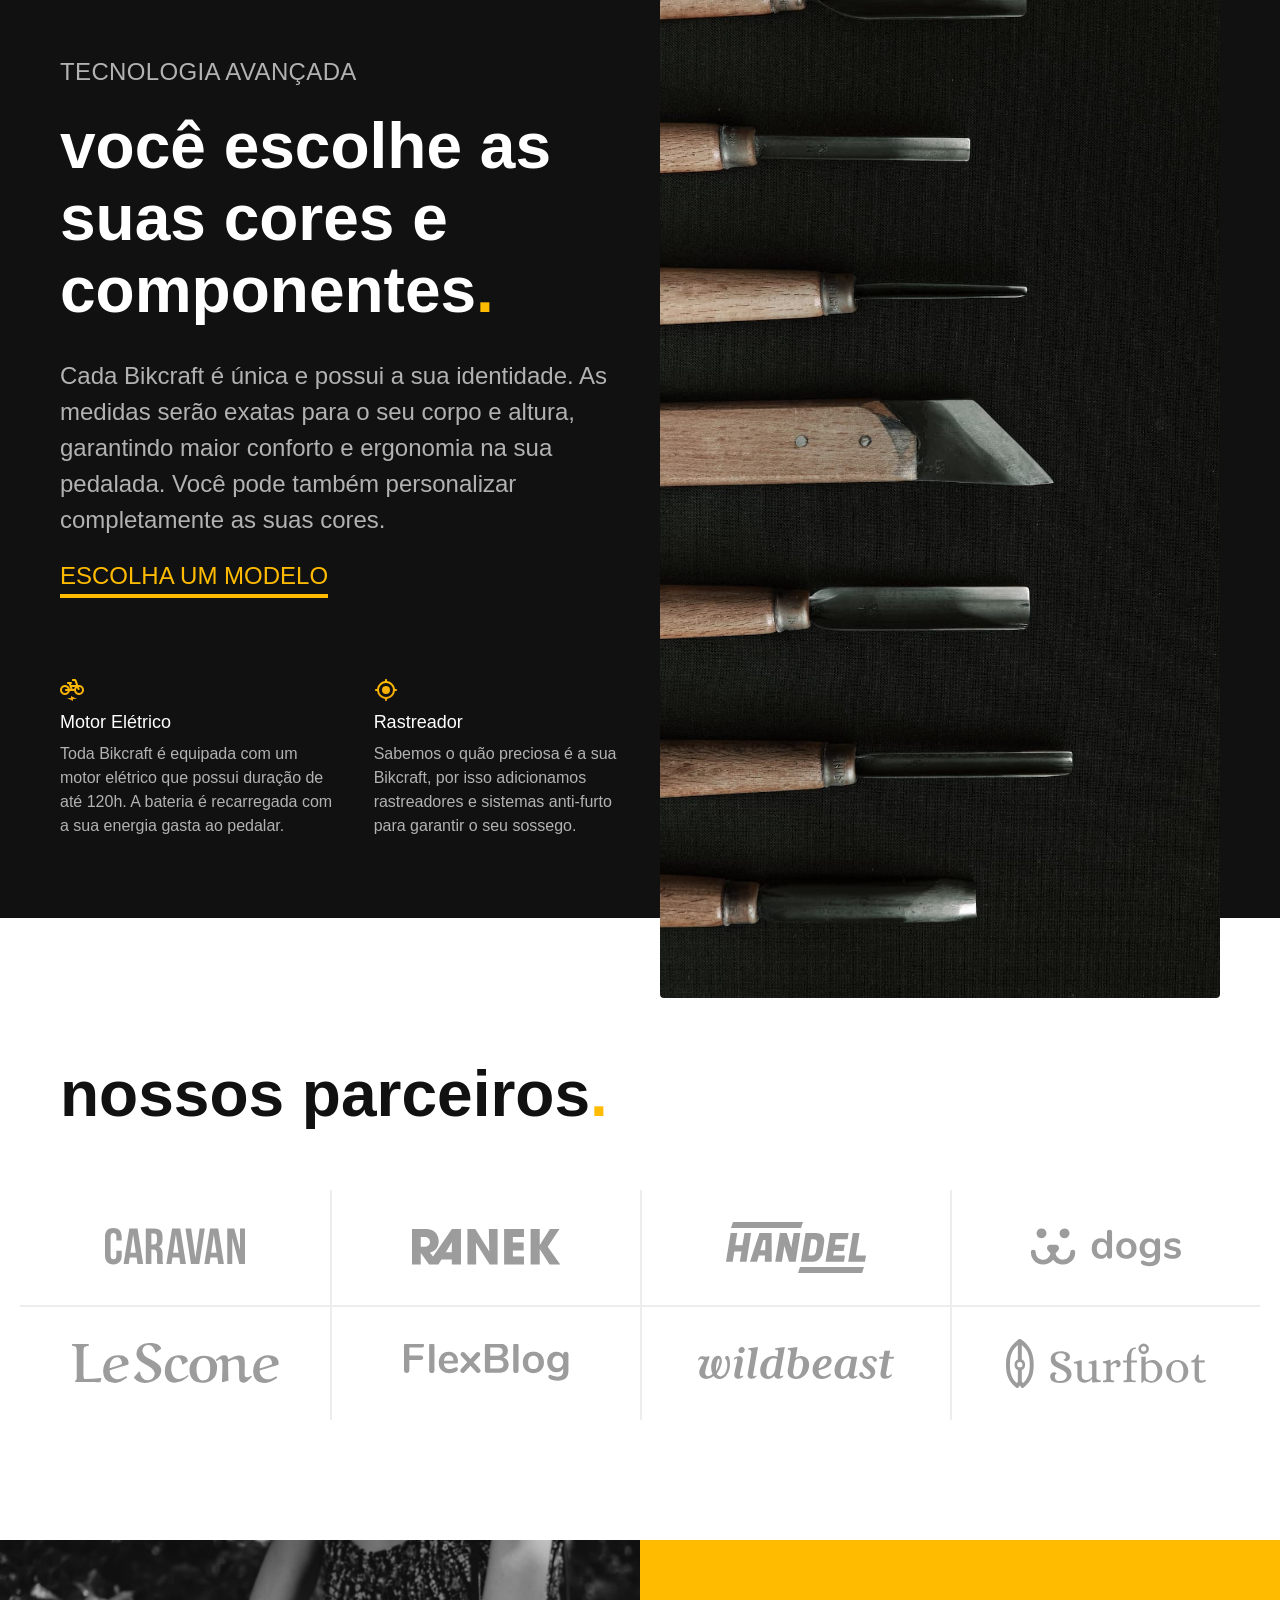
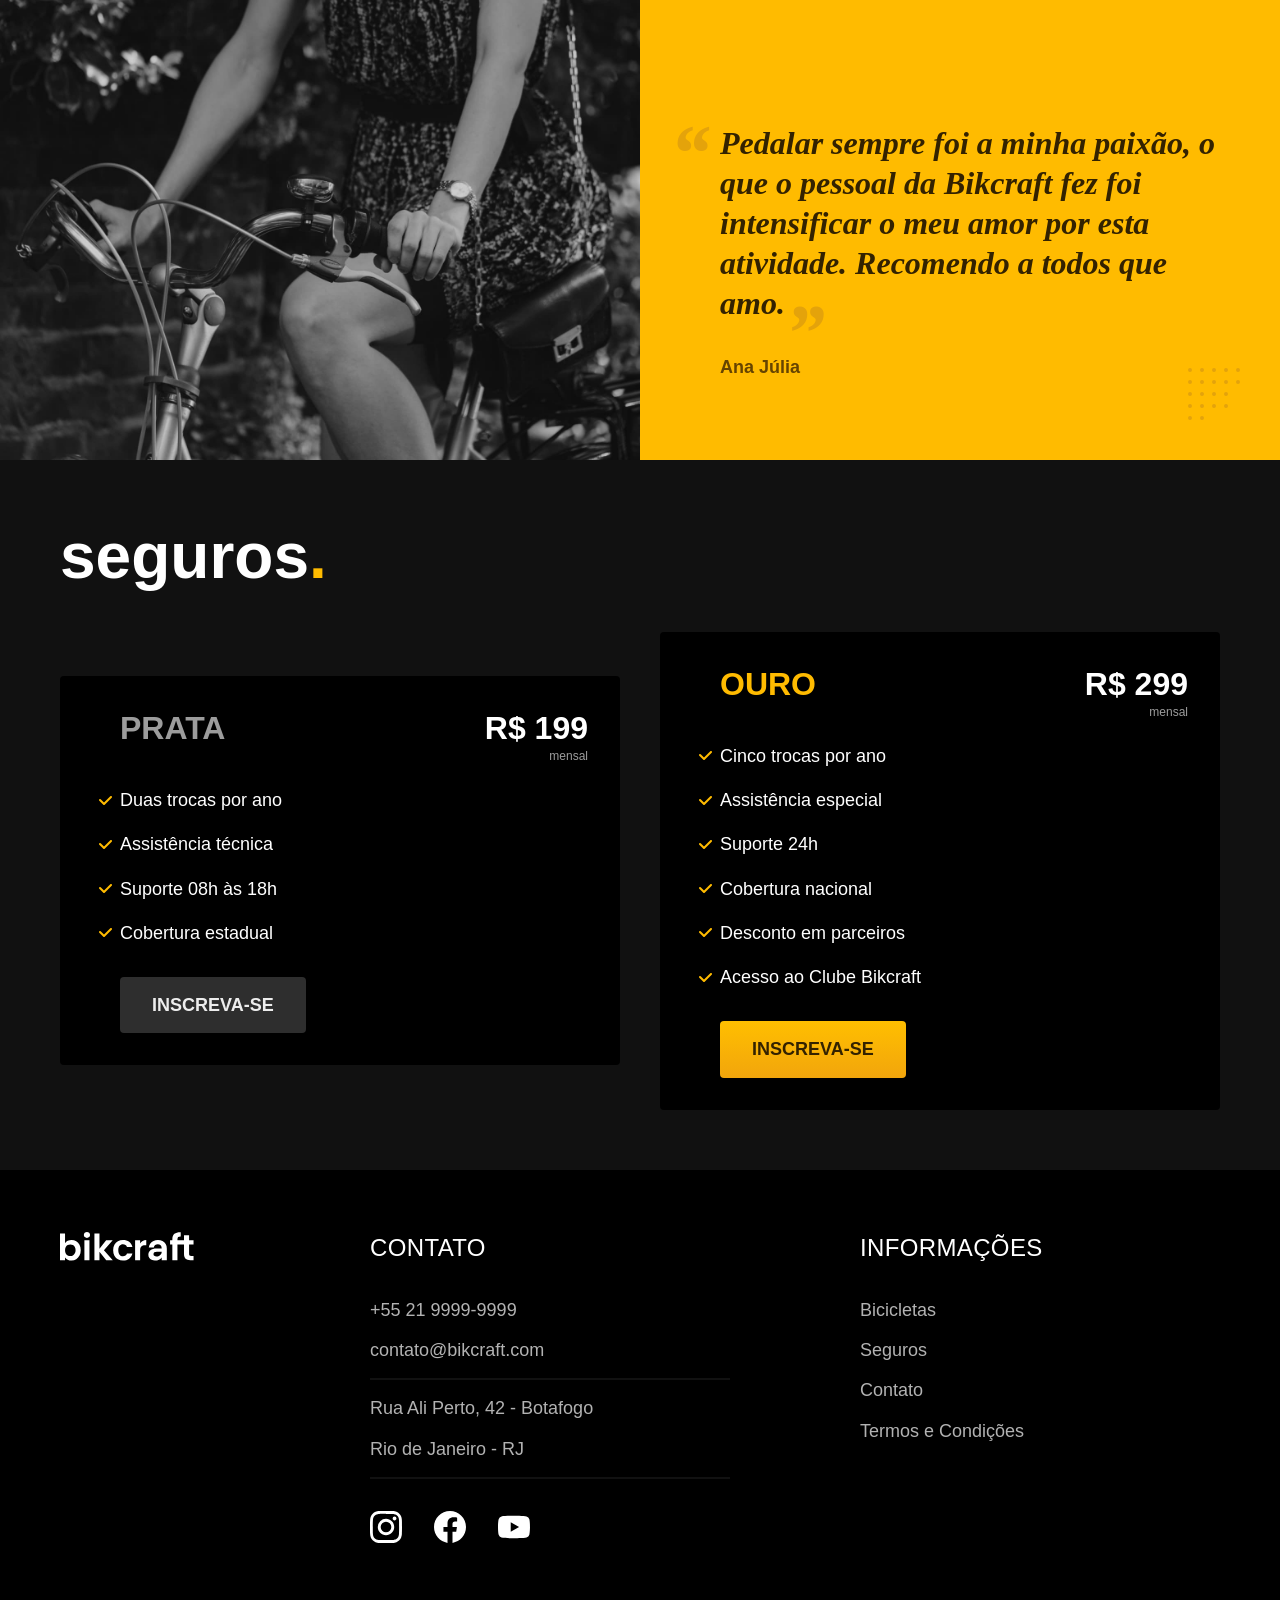
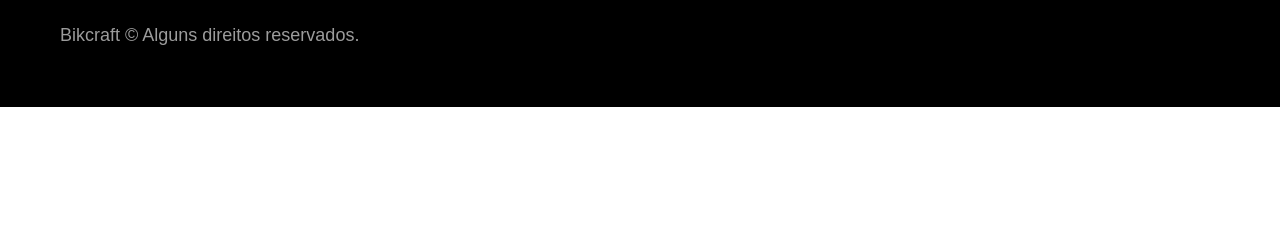
==== commit 711341f5: "Mobile first, menu hambúrguer e semântica - CSS reescrito em mobile first (min-width 400/600/800/120" ====
--- a/index.html
+++ b/index.html
@@ -1,5 +1,5 @@
 <!DOCTYPE html>
-<html lang="pt-br">
+<html lang="pt-BR">
 
 <head>
   <meta charset="UTF-8">
@@ -8,6 +8,8 @@
   <title>Bikcraft - Bicicletas Elétricas</title>
   <meta name="description" content="Bicicletas elétricas de alta precisão e qualidade, feitas sob medida para o cliente. Explore o mundo na sua velocidade com a Bikcraft.">
 
+  <script>document.documentElement.classList.add("js");</script>
+  <script src="./js/menu.js" defer></script>
   <link rel="preconnect" href="https://fonts.googleapis.com">
   <link rel="preconnect" href="https://fonts.gstatic.com" crossorigin>
   <link rel="stylesheet" href="https://fonts.googleapis.com/css2?family=Merriweather:ital,wght@1,900&family=Poppins:wght@400;500;600&family=Roboto:wght@400;500&display=swap">
@@ -16,14 +18,20 @@
 </head>
 
 <body>
+  <a class="pular-conteudo" href="#conteudo">Pular para o conteúdo</a>
+
   <header class="header-bg">
     <div class="header container">
       <a href="./">
-        <img src="./img/bikcraft.svg" width="136" height="32" alt="Bikcraft">
+        <img src="./img/bikcraft.svg" width="136" height="32" alt="Bikcraft - página inicial">
       </a>
 
-      <nav aria-label="primaria">
-        <ul class="header-menu font-1-m cor-0">
+      <nav class="header-nav" aria-label="Principal">
+        <button class="header-botao" type="button" data-menu="botao" aria-expanded="false" aria-controls="menu-principal">
+          <span class="header-botao-icone" aria-hidden="true"></span>
+          Menu
+        </button>
+        <ul class="header-menu font-1-m cor-0" id="menu-principal">
           <li><a href="./bicicletas.html">Bicicletas</a></li>
           <li><a href="./seguros.html">Seguros</a></li>
           <li><a href="./contato.html">Contato</a></li>
@@ -32,7 +40,9 @@
     </div>
   </header>
 
-  <main class="introducao-bg">
+  <main id="conteudo">
+
+  <div class="introducao-bg">
     <div class="introducao container">
       <div class="introducao-conteudo">
         <h1 class="font-1-xxl cor-0">Bicicletas feitas sob medida<span class="cor-p1">.</span></h1>
@@ -44,9 +54,9 @@
         <img src="./img/fotos/introducao.jpg" width="1280" height="1600" alt="Bicicleta elétrica preta.">
       </picture>
     </div>
-  </main>
-
-  <article class="bicicletas-lista">
+  </div>
+
+  <section class="bicicletas-lista">
     <h2 class="container font-1-xxl">escolha a sua<span class="cor-p1">.</span></h2>
 
     <ul>
@@ -72,9 +82,9 @@
         </a>
       </li>
     </ul>
-  </article>
-
-  <article class="tecnologia-bg">
+  </section>
+
+  <section class="tecnologia-bg">
     <div class="tecnologia container">
       <div class="tecnologia-conteudo">
         <span class="font-2-l-b cor-5">Tecnologia Avançada</span>
@@ -98,7 +108,7 @@
         <img src="./img/fotos/tecnologia.jpg" width="1200" height="1920" alt="">
       </div>
     </div>
-  </article>
+  </section>
 
   <section class="parceiros" aria-label="Nossos Parceiros">
     <h2 class="container font-1-xxl">nossos parceiros<span class="cor-p1">.</span></h2>
@@ -127,10 +137,10 @@
     </div>
   </section>
 
-  <article class="seguros-bg">
+  <section class="seguros-bg">
     <div class="seguros container">
       <h2 class="font-1-xxl cor-0">seguros<span class="cor-p1">.</span></h2>
-      <div class="seguros-item">
+      <article class="seguros-item">
         <h3 class="font-1-xl cor-6">PRATA</h3>
         <span class="font-1-xl cor-0">R$ 199 <span class="font-1-xs cor-6">mensal</span></span>
         <ul class="font-2-m cor-0">
@@ -140,9 +150,9 @@
           <li>Cobertura estadual</li>
         </ul>
         <a class="botao secundario" href="./orcamento.html">Inscreva-se</a>
-      </div>
-
-      <div class="seguros-item">
+      </article>
+
+      <article class="seguros-item">
         <h3 class="font-1-xl cor-p1">OURO</h3>
         <span class="font-1-xl cor-0">R$ 299 <span class="font-1-xs cor-6">mensal</span></span>
         <ul class="font-2-m cor-0">
@@ -154,21 +164,25 @@
           <li>Acesso ao Clube Bikcraft</li>
         </ul>
         <a class="botao" href="./orcamento.html">Inscreva-se</a>
-      </div>
-    </div>
-  </article>
+      </article>
+    </div>
+  </section>
+  </main>
+
 
   <footer class="footer-bg">
     <div class="footer container">
       <img src="./img/bikcraft.svg" width="136" height="32" alt="Bikcraft">
       <div class="footer-contato">
-        <h3 class="font-2-l-b cor-0">Contato</h3>
-        <ul class="font-2-m cor-5">
-          <li><a href="tel:+552199999999">+55 21 9999-9999</a></li>
-          <li><a href="mailto:contato@bikcraft.com">contato@bikcraft.com</a></li>
-          <li>Rua Ali Perto, 42 - Botafogo</li>
-          <li>Rio de Janeiro - RJ</li>
-        </ul>
+        <h2 class="font-2-l-b cor-0">Contato</h2>
+        <address>
+          <ul class="font-2-m cor-5">
+            <li><a href="tel:+552199999999">+55 21 9999-9999</a></li>
+            <li><a href="mailto:contato@bikcraft.com">contato@bikcraft.com</a></li>
+            <li>Rua Ali Perto, 42 - Botafogo</li>
+            <li>Rio de Janeiro - RJ</li>
+          </ul>
+        </address>
         <div class="footer-redes">
           <a href="https://www.instagram.com/" target="_blank" rel="noopener noreferrer">
             <img src="./img/redes/instagram.svg" width="32" height="32" alt="Instagram">
@@ -182,8 +196,8 @@
         </div>
       </div>
       <div class="footer-informacoes">
-        <h3 class="font-2-l-b cor-0">Informações</h3>
-        <nav>
+        <h2 class="font-2-l-b cor-0" id="rodape-informacoes">Informações</h2>
+        <nav aria-labelledby="rodape-informacoes">
           <ul class="font-1-m cor-5">
             <li><a href="./bicicletas.html">Bicicletas</a></li>
             <li><a href="./seguros.html">Seguros</a></li>
